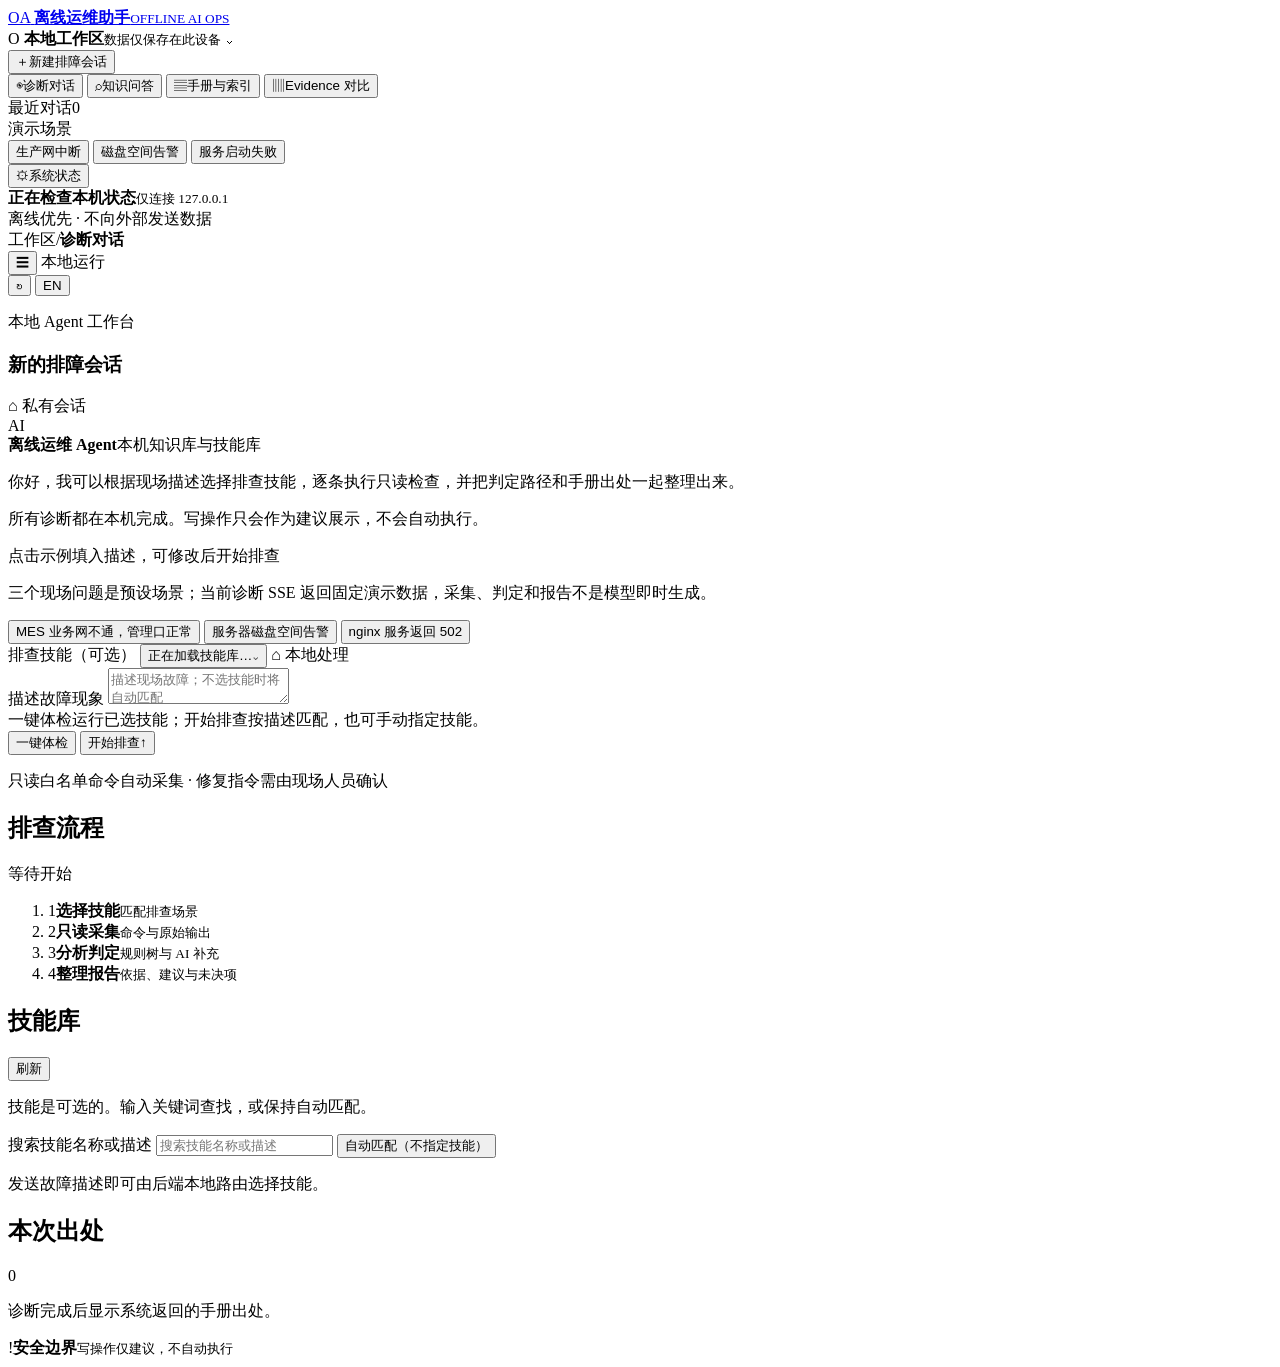
==== ui/static/index.html @ ee0aaa09 "Add offline operations UI prototype" ====
<!doctype html>
<html lang="zh-CN">
  <head>
    <meta charset="utf-8">
    <meta name="viewport" content="width=device-width, initial-scale=1">
    <meta name="theme-color" content="#f6f7f8">
    <title>离线 AI 运维助手</title>
    <link rel="stylesheet" href="/styles.css">
  </head>
  <body>
    <div class="app-shell">
      <aside class="sidebar" aria-label="主导航">
        <a class="brand" href="#chat" aria-label="离线 AI 运维助手首页">
          <span class="brand-mark" aria-hidden="true">OA</span>
          <span class="brand-copy"><strong>离线运维助手</strong><small>OFFLINE AI OPS</small></span>
        </a>

        <div class="workspace-switcher">
          <span class="workspace-avatar">O</span>
          <span><strong>本地工作区</strong><small>数据仅保存在此设备</small></span>
          <span class="chevron" aria-hidden="true">⌄</span>
        </div>

        <button class="new-chat-button" id="newChatBtn" type="button"><span aria-hidden="true">＋</span>新建排障会话</button>

        <nav class="nav-list" aria-label="工作台">
          <button class="nav-item active" id="navChat" type="button" data-view="chat"><span class="nav-glyph" aria-hidden="true">◉</span><span>诊断对话</span></button>
          <button class="nav-item" id="navQA" type="button" data-view="qa"><span class="nav-glyph" aria-hidden="true">⌕</span><span>知识问答</span></button>
          <button class="nav-item" id="navManuals" type="button" data-view="manuals"><span class="nav-glyph" aria-hidden="true">▤</span><span>手册与索引</span></button>
          <button class="nav-item" id="navEvidence" type="button" data-view="evidence"><span class="nav-glyph" aria-hidden="true">▥</span><span>Evidence 对比</span></button>
        </nav>

        <div class="sidebar-section-label conversation-section-heading"><span>最近对话</span><span class="conversation-count" id="conversationCount">0</span></div>
        <div class="conversation-list" id="conversationList" aria-label="最近对话"></div>

        <div class="sidebar-section-label">演示场景</div>
        <button class="recent-item" type="button" data-prompt="MES 服务器业务网不通，管理口还能 ping 通"><span class="recent-mark network"></span><span>生产网中断</span></button>
        <button class="recent-item" type="button" data-prompt="服务器磁盘空间告警，只剩 200MB"><span class="recent-mark disk"></span><span>磁盘空间告警</span></button>
        <button class="recent-item" type="button" data-prompt="nginx 服务起不来，页面返回 502"><span class="recent-mark service"></span><span>服务启动失败</span></button>

        <div class="sidebar-spacer"></div>
        <button class="nav-item system-nav" id="navStatus" type="button" data-view="status"><span class="nav-glyph" aria-hidden="true">⚙</span><span>系统状态</span><span class="nav-status-dot" id="navStatusDot"></span></button>
        <div class="sidebar-health" id="sidebarHealth" aria-live="polite">
          <span class="health-dot"></span>
          <span><strong>正在检查本机状态</strong><small>仅连接 127.0.0.1</small></span>
        </div>
        <div class="sidebar-footnote" id="sidebarFootnote">离线优先 · 不向外部发送数据</div>
      </aside>

      <main class="main-area">
        <header class="topbar">
          <div class="topbar-title">
            <span class="crumb-muted">工作区</span><span class="crumb-separator">/</span><strong id="topbarPageTitle">诊断对话</strong>
          </div>
          <div class="topbar-actions">
            <button class="icon-button mobile-conversations-button" id="mobileConversationsBtn" type="button" aria-label="打开对话列表" title="对话列表">☰</button>
            <span class="local-badge"><span class="health-dot"></span>本地运行</span>
            <div class="status-strip" id="statusStrip" aria-live="polite"></div>
            <span class="refresh-feedback" id="refreshFeedback" aria-live="polite"></span>
            <button class="icon-button" id="refreshStatusBtn" type="button" aria-label="刷新系统状态" title="刷新系统状态">↻</button>
            <button class="language-toggle" id="languageToggle" type="button" aria-label="Switch to English" title="Switch to English">EN</button>
          </div>
        </header>

        <section class="page-view chat-view active" id="chatView" aria-label="诊断对话">
          <div class="chat-layout">
            <section class="chat-column" aria-label="对话内容">
              <div class="thread-heading">
                <div>
                  <p class="eyebrow">本地 Agent 工作台</p>
                  <h1 id="threadTitle">新的排障会话</h1>
                </div>
                <span class="thread-privacy"><span aria-hidden="true">⌂</span> 私有会话</span>
              </div>

              <div class="chat-feed" id="chatFeed" aria-live="polite" aria-relevant="additions">
                <article class="message assistant-message welcome-message">
                  <div class="message-avatar assistant-avatar" aria-hidden="true">AI</div>
                  <div class="message-body">
                    <div class="message-meta"><strong>离线运维 Agent</strong><span>本机知识库与技能库</span></div>
                    <div class="message-content">
                      <p>你好，我可以根据现场描述选择排查技能，逐条执行只读检查，并把判定路径和手册出处一起整理出来。</p>
                      <p class="welcome-note">所有诊断都在本机完成。写操作只会作为建议展示，不会自动执行。</p>
                      <div class="suggestion-heading">点击示例填入描述，可修改后开始排查</div>
                      <p class="demo-source-note">三个现场问题是预设场景；当前诊断 SSE 返回固定演示数据，采集、判定和报告不是模型即时生成。</p>
                      <div class="suggestion-list">
                        <button type="button" class="suggestion-chip" data-prompt="MES 服务器业务网不通，管理口还能 ping 通" data-prompt-en="The MES business network is unreachable, but the management interface can still ping.">MES 业务网不通，管理口正常</button>
                        <button type="button" class="suggestion-chip" data-prompt="服务器磁盘空间告警，只剩 200MB" data-prompt-en="The server disk is almost full, with only 200 MB remaining.">服务器磁盘空间告警</button>
                        <button type="button" class="suggestion-chip" data-prompt="nginx 服务起不来，页面返回 502" data-prompt-en="The nginx service will not start and the page returns HTTP 502.">nginx 服务返回 502</button>
                      </div>
                    </div>
                  </div>
                </article>
              </div>

              <form class="composer" id="composerForm">
                <div class="composer-skill-row">
                  <span class="composer-skill-label">排查技能（可选）</span>
                  <button class="selected-skill-pill" id="skillPickerBtn" type="button" aria-haspopup="dialog" aria-controls="skillPickerDialog"><span id="activeSkillLabel">正在加载技能库…</span><span aria-hidden="true">⌄</span></button>
                  <span class="composer-local-note"><span class="tiny-lock" aria-hidden="true">⌂</span> 本地处理</span>
                </div>
                <label class="sr-only" for="faultText">描述故障现象</label>
                <textarea id="faultText" rows="2" placeholder="描述现场故障；不选技能时将自动匹配" required></textarea>
                <div class="composer-bottom">
                  <span class="composer-hint" id="composerModeHint">一键体检运行已选技能；开始排查按描述匹配，也可手动指定技能。</span>
                  <div class="composer-actions">
                    <button class="quick-checkup-button" id="quickCheckupBtn" type="button" title="直接运行当前选中的技能，不需要输入故障描述">一键体检</button>
                    <button class="send-button" id="sendBtn" type="submit" title="提交故障描述并自动匹配技能，也可使用已选技能"><span>开始排查</span><span aria-hidden="true">↑</span></button>
                  </div>
                </div>
              </form>
              <p class="composer-disclaimer">只读白名单命令自动采集 · 修复指令需由现场人员确认</p>
            </section>

            <aside class="context-rail" aria-label="排查上下文">
              <section class="rail-section run-overview">
                <div class="rail-heading"><h2>排查流程</h2><span class="rail-state" id="runState">等待开始</span></div>
                <ol class="step-list" id="stepList">
                  <li class="step-item" data-step="1"><span class="step-number">1</span><span><strong>选择技能</strong><small>匹配排查场景</small></span></li>
                  <li class="step-item" data-step="2"><span class="step-number">2</span><span><strong>只读采集</strong><small>命令与原始输出</small></span></li>
                  <li class="step-item" data-step="3"><span class="step-number">3</span><span><strong>分析判定</strong><small>规则树与 AI 补充</small></span></li>
                  <li class="step-item" data-step="4"><span class="step-number">4</span><span><strong>整理报告</strong><small>依据、建议与未决项</small></span></li>
                </ol>
              </section>

              <section class="rail-section skills-section">
                <div class="rail-heading"><h2>技能库</h2><button class="text-button" id="refreshSkillsBtn" type="button">刷新</button></div>
                <p class="rail-description">技能是可选的。输入关键词查找，或保持自动匹配。</p>
                <label class="sr-only" for="skillSearchInput">搜索技能名称或描述</label>
                <input class="skill-search" id="skillSearchInput" type="search" placeholder="搜索技能名称或描述" autocomplete="off">
                <button class="skill-auto-select" id="autoSkillSelect" type="button">自动匹配（不指定技能）</button>
                <div class="skill-list" id="skillGrid" aria-live="polite"></div>
                <p class="skill-selection-note" id="skillSelectionNote">发送故障描述即可由后端本地路由选择技能。</p>
              </section>

              <section class="rail-section source-shelf-section">
                <div class="rail-heading"><h2>本次出处</h2><span class="source-count" id="sourceCount">0</span></div>
                <div class="source-shelf" id="sourceShelf"><p class="rail-empty">诊断完成后显示系统返回的手册出处。</p></div>
              </section>

              <div class="safety-rail-note"><span class="safety-symbol" aria-hidden="true">!</span><span><strong>安全边界</strong><small>写操作仅建议，不自动执行</small></span></div>
            </aside>
          </div>
        </section>

        <section class="page-view secondary-view" id="qaView" aria-labelledby="qaTitle" hidden>
          <div class="subpage-heading"><div><p class="eyebrow">手册检索</p><h1 id="qaTitle">知识问答</h1><p>从已建索引的本地手册检索答案，并展示真实出处。</p></div><span class="view-mark">⌕</span></div>
          <form class="qa-form" id="qaForm"><label for="qaQuestion">你想查询什么？</label><textarea id="qaQuestion" rows="3" placeholder="例如：S5700 上怎么把 GE0/0/1 配成 trunk 口？" required></textarea><div class="form-actions"><span>无检索依据时会明确告知，不会生成出处。</span><button class="primary-button" id="askBtn" type="submit">查询本地手册 <span aria-hidden="true">↑</span></button></div></form>
          <div class="qa-result" id="qaResult" aria-live="polite"><div class="empty-card"><strong>等待查询</strong><p>答案会附带手册文件名、章节、页码和原文片段。</p></div></div>
        </section>

        <section class="page-view secondary-view" id="manualsView" aria-labelledby="manualsTitle" hidden>
          <div class="subpage-heading"><div><p class="eyebrow">本地知识库</p><h1 id="manualsTitle">手册与索引</h1><p>导入设备手册并重建本地索引，文件不会离开这台设备。</p></div><span class="view-mark">▤</span></div>
          <div class="manual-summary" id="manualSummary"></div>
          <div class="manual-layout">
            <div class="drop-zone" id="dropZone">
              <input id="manualFile" type="file" accept=".pdf,.md,.txt" hidden>
              <span class="upload-symbol" aria-hidden="true">↑</span><strong>拖入设备手册，或从本机选择</strong><span>支持 PDF、Markdown、TXT。文件保存到本地 kb/docs/ 目录。</span>
              <button class="secondary-button" id="selectManualBtn" type="button">选择文件</button>
            </div>
            <div class="manual-actions"><div><strong>重建索引</strong><p>解析文件并展示片段样例，便于核对页码与章节。</p></div><button class="primary-button" id="rebuildIndexBtn" type="button">重建本地索引 <span aria-hidden="true">↻</span></button></div>
          </div>
          <p class="inline-message" id="manualResult" aria-live="polite"></p>
          <div class="sample-section"><div class="section-title-row"><div><h2>解析样例</h2><p>抽样展示文件、章节、页码和原文片段</p></div><span class="sample-count" id="sampleCount">0 条</span></div><div class="sample-list" id="sampleList"></div></div>
        </section>

        <section class="page-view secondary-view" id="evidenceView" aria-labelledby="evidenceTitle" hidden>
          <div class="subpage-heading"><div><p class="eyebrow">答辩数据</p><h1 id="evidenceTitle">Evidence 对比</h1><p>记录同一场景下的手动排障与 AI 排障数据。</p></div><span class="view-mark">▥</span></div>
          <div class="evidence-layout">
            <section class="evidence-card">
              <div class="section-title-row"><div><h2>手动排障记录</h2><p>根据需求文档的现场演示基线，可按实际情况调整。</p></div><span class="manual-tag">现场记录</span></div>
              <div class="evidence-fields">
                <label class="field"><span>耗时（分钟）</span><input id="manualMinutes" type="number" min="0" value="25"></label>
                <label class="field"><span>步骤数</span><input id="manualSteps" type="number" min="0" value="14"></label>
                <label class="field"><span>翻手册次数</span><input id="manualLookups" type="number" min="0" value="3"></label>
                <label class="field field-wide"><span>备注</span><input id="manualNotes" type="text" value="人工逐条敲命令并自行判读"></label>
              </div>
            </section>
            <section class="evidence-card ai-evidence-card"><div class="section-title-row"><div><h2>AI 排障记录</h2><p>从最近一次诊断结果自动读取。</p></div><span class="ai-tag">自动填充</span></div><div class="ai-metrics" id="aiMetrics"><div><strong>—</strong><span>耗时</span></div><div><strong>—</strong><span>采集命令</span></div><div><strong>—</strong><span>报告条目</span></div><div><strong>—</strong><span>手册出处</span></div></div></section>
          </div>
          <div class="evidence-output-heading"><div><h2>对比表</h2><p>报告数据来自当前浏览器中的本地诊断会话。</p></div><div class="button-row"><button class="secondary-button" id="copyEvidenceBtn" type="button">复制 Markdown</button><button class="primary-button" id="generateEvidenceBtn" type="button">生成对比表</button></div></div>
          <textarea id="evidenceOutput" class="evidence-output" spellcheck="false" aria-label="Evidence Markdown 对比表"></textarea>
          <button class="download-link" id="downloadEvidenceBtn" type="button">导出为 Markdown 文件 ↓</button>
        </section>

        <section class="page-view secondary-view" id="statusView" aria-labelledby="statusTitle" hidden>
          <div class="subpage-heading"><div><p class="eyebrow">运行环境</p><h1 id="statusTitle">系统状态</h1><p>检查本地模型服务、模型文件、手册索引和技能库。</p></div><span class="view-mark">⚙</span></div>
          <div class="status-summary-card" id="statusSummaryCard"></div>
          <div class="status-table" id="statusTable"></div>
          <section class="simulator-card" aria-labelledby="simulatorTitle">
            <div class="section-title-row"><div><h2 id="simulatorTitle">交换机测试模拟器</h2><p>本机 Mock 命令台，仅返回固定样例，不连接真实设备，也不会执行系统命令。</p></div><span class="simulator-tag">P00 · 本地模拟</span></div>
            <form class="simulator-form" id="simulatorForm"><label for="simulatorCommand">输入模拟命令</label><div class="simulator-command-row"><input id="simulatorCommand" type="text" value="display interface brief" autocomplete="off" spellcheck="false"><button class="primary-button" type="submit">运行模拟</button></div></form>
            <div class="simulator-examples" aria-label="模拟命令示例"><button type="button" data-sim-command="display version">display version</button><button type="button" data-sim-command="display interface brief">display interface brief</button><button type="button" data-sim-command="ping 1.1.1.1; rm -rf /">注入拦截示例</button></div>
            <div class="simulator-output" id="simulatorOutput" role="status" aria-live="polite"><strong>等待输入</strong><p>运行模拟命令后，结果会显示在此区域。</p></div>
          </section>
          <div class="offline-info packaging-status"><strong>便携启动状态 · FR-10</strong><p>当前原型由本地服务托管。U 盘免安装启动脚本及 Ollama / llama.cpp 双方案打包属于发布交付项，尚未由前端页面实现。</p></div>
          <div class="offline-info api-contract-card"><strong>后端接口</strong><p>前端通过独立本机 API 与后端交互；当前服务可直接联调，后续替换本地服务层时保留这些请求契约。</p><code>GET /api/health · GET /api/skills · GET /api/manuals/samples<br>POST /api/route · POST /api/title · POST /api/ask<br>GET /api/diagnose/stream?skill=… (SSE)<br>POST /api/manuals/upload · POST /api/manuals/ingest · POST /api/save-skill</code></div>
          <div class="offline-info"><strong>离线运行说明</strong><p>前端静态资源由本地 Python 服务托管。模型、知识库、诊断结果和 Evidence 数据均留在本机，不加载 CDN 或外部资源。</p><code>服务地址：127.0.0.1</code></div>
        </section>
      </main>
    </div>

    <dialog id="sourceDialog" class="app-dialog">
      <form method="dialog"><div class="dialog-head"><div><p class="eyebrow">系统返回的溯源片段</p><h2 id="sourceTitle">出处片段</h2></div><button class="icon-button" value="close" type="submit" aria-label="关闭">×</button></div><p id="sourceText" class="source-text"></p><div class="dialog-footer"><span>出处由索引元数据映射</span><button class="secondary-button" value="close" type="submit">关闭</button></div></form>
    </dialog>

    <dialog id="conversationDialog" class="app-dialog conversation-dialog">
      <form method="dialog">
        <div class="dialog-head"><div><p class="eyebrow">本机保存</p><h2>最近对话</h2></div><button class="icon-button" value="close" type="submit" aria-label="关闭">×</button></div>
        <button class="new-chat-button dialog-new-chat" id="dialogNewChatBtn" type="button"><span aria-hidden="true">＋</span>新建排障会话</button>
        <div class="conversation-list in-dialog" id="conversationDialogList" aria-label="最近对话"></div>
        <p class="dialog-storage-note">会话只保存在此浏览器的本机存储中。</p>
      </form>
    </dialog>

    <dialog id="conversationRenameDialog" class="app-dialog rename-dialog">
      <form id="conversationRenameForm">
        <div class="dialog-head"><div><p class="eyebrow">对话管理</p><h2>重命名会话</h2></div><button class="icon-button" id="closeRenameDialog" type="button" aria-label="关闭">×</button></div>
        <label class="field rename-field"><span>会话标题</span><input id="conversationRenameInput" type="text" maxlength="64" required></label>
        <p class="inline-message" id="renameFeedback" aria-live="polite"></p>
        <div class="dialog-footer"><span>标题仅保存在本机。</span><div class="button-row"><button class="secondary-button" id="cancelRename" type="button">取消</button><button class="primary-button" type="submit">保存标题</button></div></div>
      </form>
    </dialog>

    <dialog id="skillPickerDialog" class="app-dialog skill-picker-dialog">
      <form method="dialog">
        <div class="dialog-head"><div><p class="eyebrow">排障技能库</p><h2>选择排查技能</h2></div><button class="icon-button" id="closeSkillPicker" type="button" aria-label="关闭">×</button></div>
        <p class="dialog-intro">技能选择是可选的。不指定技能时，开始排查会根据问题自动匹配；一键体检需要明确选择一个技能。</p>
        <label class="sr-only" for="skillPickerSearch">搜索技能名称或描述</label>
        <input class="skill-search skill-picker-search" id="skillPickerSearch" type="search" placeholder="搜索技能名称或描述" autocomplete="off">
        <button class="skill-auto-select picker-auto-select" id="autoSkillPicker" type="button">自动匹配（不指定技能）</button>
        <div class="skill-list picker-skill-list" id="skillPickerGrid" aria-live="polite"></div>
      </form>
    </dialog>

    <dialog id="skillDialog" class="app-dialog skill-dialog">
      <form method="dialog" onsubmit="return false"><div class="dialog-head"><div><p class="eyebrow">知识沉淀</p><h2>存为可复用技能</h2></div><button class="icon-button" id="closeSkillDialog" type="button" aria-label="关闭">×</button></div><p class="dialog-intro">根据本次采集与判定生成技能草稿。保存后会写入本机 skills/ 目录。</p><label class="field"><span>新技能名称</span><input id="skillName" type="text" value="现场沉淀技能"></label><pre id="draftPreview" class="draft-preview"></pre><div class="dialog-footer"><p class="inline-message" id="saveSkillResult" aria-live="polite"></p><div class="button-row"><button class="secondary-button" id="cancelSkillSave" type="button">稍后再说</button><button class="primary-button" id="saveSkillBtn" type="button">确认保存</button></div></div></form>
    </dialog>

    <script src="/app.js"></script>
  </body>
</html>
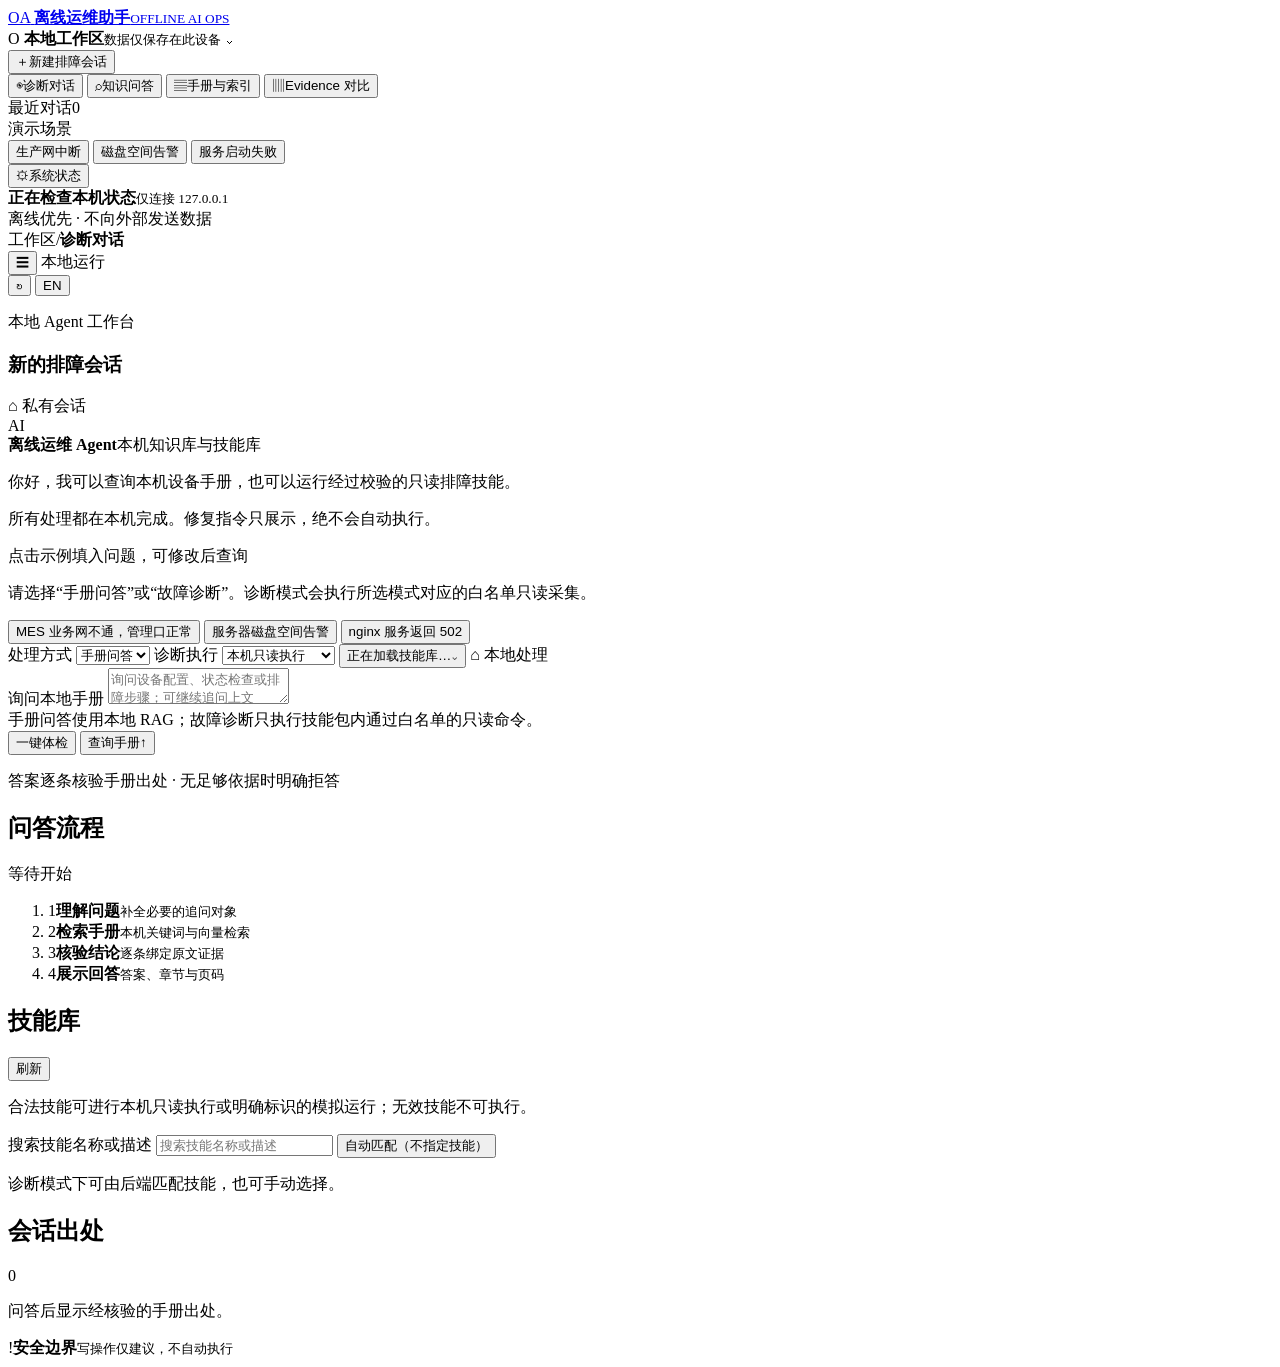
==== commit cea93c60: "feat: connect offline AI backend to UI" ====
--- a/ui/static/index.html
+++ b/ui/static/index.html
@@ -79,10 +79,10 @@
                   <div class="message-body">
                     <div class="message-meta"><strong>离线运维 Agent</strong><span>本机知识库与技能库</span></div>
                     <div class="message-content">
-                      <p>你好，我可以根据现场描述选择排查技能，逐条执行只读检查，并把判定路径和手册出处一起整理出来。</p>
-                      <p class="welcome-note">所有诊断都在本机完成。写操作只会作为建议展示，不会自动执行。</p>
-                      <div class="suggestion-heading">点击示例填入描述，可修改后开始排查</div>
-                      <p class="demo-source-note">三个现场问题是预设场景；当前诊断 SSE 返回固定演示数据，采集、判定和报告不是模型即时生成。</p>
+                      <p>你好，我可以查询本机设备手册，也可以运行经过校验的只读排障技能。</p>
+                      <p class="welcome-note">所有处理都在本机完成。修复指令只展示，绝不会自动执行。</p>
+                      <div class="suggestion-heading">点击示例填入问题，可修改后查询</div>
+                      <p class="demo-source-note">请选择“手册问答”或“故障诊断”。诊断模式会执行所选模式对应的白名单只读采集。</p>
                       <div class="suggestion-list">
                         <button type="button" class="suggestion-chip" data-prompt="MES 服务器业务网不通，管理口还能 ping 通" data-prompt-en="The MES business network is unreachable, but the management interface can still ping.">MES 业务网不通，管理口正常</button>
                         <button type="button" class="suggestion-chip" data-prompt="服务器磁盘空间告警，只剩 200MB" data-prompt-en="The server disk is almost full, with only 200 MB remaining.">服务器磁盘空间告警</button>
@@ -95,47 +95,50 @@
 
               <form class="composer" id="composerForm">
                 <div class="composer-skill-row">
-                  <span class="composer-skill-label">排查技能（可选）</span>
+                  <label class="composer-skill-label" for="interactionMode">处理方式</label>
+                  <select id="interactionMode" class="mode-select"><option value="ask">手册问答</option><option value="diagnose">故障诊断</option></select>
+                  <label class="composer-skill-label" for="executionMode">诊断执行</label>
+                  <select id="executionMode" class="mode-select"><option value="real">本机只读执行</option><option value="simulation">模拟器固定输出</option></select>
                   <button class="selected-skill-pill" id="skillPickerBtn" type="button" aria-haspopup="dialog" aria-controls="skillPickerDialog"><span id="activeSkillLabel">正在加载技能库…</span><span aria-hidden="true">⌄</span></button>
                   <span class="composer-local-note"><span class="tiny-lock" aria-hidden="true">⌂</span> 本地处理</span>
                 </div>
-                <label class="sr-only" for="faultText">描述故障现象</label>
-                <textarea id="faultText" rows="2" placeholder="描述现场故障；不选技能时将自动匹配" required></textarea>
+                <label class="sr-only" for="faultText">询问本地手册</label>
+                <textarea id="faultText" rows="2" placeholder="询问设备配置、状态检查或排障步骤；可继续追问上文" required></textarea>
                 <div class="composer-bottom">
-                  <span class="composer-hint" id="composerModeHint">一键体检运行已选技能；开始排查按描述匹配，也可手动指定技能。</span>
+                  <span class="composer-hint" id="composerModeHint">手册问答使用本地 RAG；故障诊断只执行技能包内通过白名单的只读命令。</span>
                   <div class="composer-actions">
-                    <button class="quick-checkup-button" id="quickCheckupBtn" type="button" title="直接运行当前选中的技能，不需要输入故障描述">一键体检</button>
-                    <button class="send-button" id="sendBtn" type="submit" title="提交故障描述并自动匹配技能，也可使用已选技能"><span>开始排查</span><span aria-hidden="true">↑</span></button>
+                    <button class="quick-checkup-button" id="quickCheckupBtn" type="button" title="直接运行当前选中的真实技能，不需要输入故障描述">一键体检</button>
+                    <button class="send-button" id="sendBtn" type="submit" title="查询本地手册并核验出处"><span>查询手册</span><span aria-hidden="true">↑</span></button>
                   </div>
                 </div>
               </form>
-              <p class="composer-disclaimer">只读白名单命令自动采集 · 修复指令需由现场人员确认</p>
+              <p class="composer-disclaimer">答案逐条核验手册出处 · 无足够依据时明确拒答</p>
             </section>
 
             <aside class="context-rail" aria-label="排查上下文">
               <section class="rail-section run-overview">
-                <div class="rail-heading"><h2>排查流程</h2><span class="rail-state" id="runState">等待开始</span></div>
+                <div class="rail-heading"><h2>问答流程</h2><span class="rail-state" id="runState">等待开始</span></div>
                 <ol class="step-list" id="stepList">
-                  <li class="step-item" data-step="1"><span class="step-number">1</span><span><strong>选择技能</strong><small>匹配排查场景</small></span></li>
-                  <li class="step-item" data-step="2"><span class="step-number">2</span><span><strong>只读采集</strong><small>命令与原始输出</small></span></li>
-                  <li class="step-item" data-step="3"><span class="step-number">3</span><span><strong>分析判定</strong><small>规则树与 AI 补充</small></span></li>
-                  <li class="step-item" data-step="4"><span class="step-number">4</span><span><strong>整理报告</strong><small>依据、建议与未决项</small></span></li>
+                  <li class="step-item" data-step="1"><span class="step-number">1</span><span><strong>理解问题</strong><small>补全必要的追问对象</small></span></li>
+                  <li class="step-item" data-step="2"><span class="step-number">2</span><span><strong>检索手册</strong><small>本机关键词与向量检索</small></span></li>
+                  <li class="step-item" data-step="3"><span class="step-number">3</span><span><strong>核验结论</strong><small>逐条绑定原文证据</small></span></li>
+                  <li class="step-item" data-step="4"><span class="step-number">4</span><span><strong>展示回答</strong><small>答案、章节与页码</small></span></li>
                 </ol>
               </section>
 
               <section class="rail-section skills-section">
                 <div class="rail-heading"><h2>技能库</h2><button class="text-button" id="refreshSkillsBtn" type="button">刷新</button></div>
-                <p class="rail-description">技能是可选的。输入关键词查找，或保持自动匹配。</p>
+                <p class="rail-description">合法技能可进行本机只读执行或明确标识的模拟运行；无效技能不可执行。</p>
                 <label class="sr-only" for="skillSearchInput">搜索技能名称或描述</label>
                 <input class="skill-search" id="skillSearchInput" type="search" placeholder="搜索技能名称或描述" autocomplete="off">
                 <button class="skill-auto-select" id="autoSkillSelect" type="button">自动匹配（不指定技能）</button>
                 <div class="skill-list" id="skillGrid" aria-live="polite"></div>
-                <p class="skill-selection-note" id="skillSelectionNote">发送故障描述即可由后端本地路由选择技能。</p>
+                <p class="skill-selection-note" id="skillSelectionNote">诊断模式下可由后端匹配技能，也可手动选择。</p>
               </section>
 
               <section class="rail-section source-shelf-section">
-                <div class="rail-heading"><h2>本次出处</h2><span class="source-count" id="sourceCount">0</span></div>
-                <div class="source-shelf" id="sourceShelf"><p class="rail-empty">诊断完成后显示系统返回的手册出处。</p></div>
+                <div class="rail-heading"><h2>会话出处</h2><span class="source-count" id="sourceCount">0</span></div>
+                <div class="source-shelf" id="sourceShelf"><p class="rail-empty">问答后显示经核验的手册出处。</p></div>
               </section>
 
               <div class="safety-rail-note"><span class="safety-symbol" aria-hidden="true">!</span><span><strong>安全边界</strong><small>写操作仅建议，不自动执行</small></span></div>
@@ -155,10 +158,10 @@
           <div class="manual-layout">
             <div class="drop-zone" id="dropZone">
               <input id="manualFile" type="file" accept=".pdf,.md,.txt" hidden>
-              <span class="upload-symbol" aria-hidden="true">↑</span><strong>拖入设备手册，或从本机选择</strong><span>支持 PDF、Markdown、TXT。文件保存到本地 kb/docs/ 目录。</span>
+              <span class="upload-symbol" aria-hidden="true">↑</span><strong>拖入设备手册，或从本机选择</strong><span>支持 PDF、Markdown、TXT。文件先进入暂存区，索引验证成功后与手册清单一起发布。</span>
               <button class="secondary-button" id="selectManualBtn" type="button">选择文件</button>
             </div>
-            <div class="manual-actions"><div><strong>重建索引</strong><p>解析文件并展示片段样例，便于核对页码与章节。</p></div><button class="primary-button" id="rebuildIndexBtn" type="button">重建本地索引 <span aria-hidden="true">↻</span></button></div>
+            <div class="manual-actions"><div><strong>构建并发布知识库</strong><p>构建期间暂停问答；失败时保留当前可用版本。</p></div><button class="primary-button" id="rebuildIndexBtn" type="button">构建并发布 <span aria-hidden="true">↻</span></button></div>
           </div>
           <p class="inline-message" id="manualResult" aria-live="polite"></p>
           <div class="sample-section"><div class="section-title-row"><div><h2>解析样例</h2><p>抽样展示文件、章节、页码和原文片段</p></div><span class="sample-count" id="sampleCount">0 条</span></div><div class="sample-list" id="sampleList"></div></div>
@@ -170,10 +173,10 @@
             <section class="evidence-card">
               <div class="section-title-row"><div><h2>手动排障记录</h2><p>根据需求文档的现场演示基线，可按实际情况调整。</p></div><span class="manual-tag">现场记录</span></div>
               <div class="evidence-fields">
-                <label class="field"><span>耗时（分钟）</span><input id="manualMinutes" type="number" min="0" value="25"></label>
-                <label class="field"><span>步骤数</span><input id="manualSteps" type="number" min="0" value="14"></label>
-                <label class="field"><span>翻手册次数</span><input id="manualLookups" type="number" min="0" value="3"></label>
-                <label class="field field-wide"><span>备注</span><input id="manualNotes" type="text" value="人工逐条敲命令并自行判读"></label>
+                <label class="field"><span>耗时（分钟）</span><input id="manualMinutes" type="number" min="0" value="0"></label>
+                <label class="field"><span>步骤数</span><input id="manualSteps" type="number" min="0" value="0"></label>
+                <label class="field"><span>翻手册次数</span><input id="manualLookups" type="number" min="0" value="0"></label>
+                <label class="field field-wide"><span>备注</span><input id="manualNotes" type="text" value="请填写真实现场记录" data-i18n-value-zh="请填写真实现场记录" data-i18n-value-en="Enter actual field notes"></label>
               </div>
             </section>
             <section class="evidence-card ai-evidence-card"><div class="section-title-row"><div><h2>AI 排障记录</h2><p>从最近一次诊断结果自动读取。</p></div><span class="ai-tag">自动填充</span></div><div class="ai-metrics" id="aiMetrics"><div><strong>—</strong><span>耗时</span></div><div><strong>—</strong><span>采集命令</span></div><div><strong>—</strong><span>报告条目</span></div><div><strong>—</strong><span>手册出处</span></div></div></section>
@@ -193,8 +196,8 @@
             <div class="simulator-examples" aria-label="模拟命令示例"><button type="button" data-sim-command="display version">display version</button><button type="button" data-sim-command="display interface brief">display interface brief</button><button type="button" data-sim-command="ping 1.1.1.1; rm -rf /">注入拦截示例</button></div>
             <div class="simulator-output" id="simulatorOutput" role="status" aria-live="polite"><strong>等待输入</strong><p>运行模拟命令后，结果会显示在此区域。</p></div>
           </section>
-          <div class="offline-info packaging-status"><strong>便携启动状态 · FR-10</strong><p>当前原型由本地服务托管。U 盘免安装启动脚本及 Ollama / llama.cpp 双方案打包属于发布交付项，尚未由前端页面实现。</p></div>
-          <div class="offline-info api-contract-card"><strong>后端接口</strong><p>前端通过独立本机 API 与后端交互；当前服务可直接联调，后续替换本地服务层时保留这些请求契约。</p><code>GET /api/health · GET /api/skills · GET /api/manuals/samples<br>POST /api/route · POST /api/title · POST /api/ask<br>GET /api/diagnose/stream?skill=… (SSE)<br>POST /api/manuals/upload · POST /api/manuals/ingest · POST /api/save-skill</code></div>
+          <div class="offline-info packaging-status"><strong>便携启动状态 · FR-10</strong><p>发布脚本会核对本地运行时、模型、索引和校验清单；实际 Windows/macOS 无网验收状态以发布报告为准。</p></div>
+          <div class="offline-info api-contract-card"><strong>后端接口</strong><p>前端只通过本机 API 读取模型、知识库和真实诊断结果。</p><code>GET /api/health · GET /api/skills · POST /api/ask<br>POST /api/diagnose/runs · GET /api/diagnose/runs/{id}/events<br>GET /api/diagnose/runs/{id} · POST /api/skills/save<br>POST /api/manuals/upload · POST /api/manuals/ingest</code></div>
           <div class="offline-info"><strong>离线运行说明</strong><p>前端静态资源由本地 Python 服务托管。模型、知识库、诊断结果和 Evidence 数据均留在本机，不加载 CDN 或外部资源。</p><code>服务地址：127.0.0.1</code></div>
         </section>
       </main>
@@ -234,7 +237,7 @@
     </dialog>
 
     <dialog id="skillDialog" class="app-dialog skill-dialog">
-      <form method="dialog" onsubmit="return false"><div class="dialog-head"><div><p class="eyebrow">知识沉淀</p><h2>存为可复用技能</h2></div><button class="icon-button" id="closeSkillDialog" type="button" aria-label="关闭">×</button></div><p class="dialog-intro">根据本次采集与判定生成技能草稿。保存后会写入本机 skills/ 目录。</p><label class="field"><span>新技能名称</span><input id="skillName" type="text" value="现场沉淀技能"></label><pre id="draftPreview" class="draft-preview"></pre><div class="dialog-footer"><p class="inline-message" id="saveSkillResult" aria-live="polite"></p><div class="button-row"><button class="secondary-button" id="cancelSkillSave" type="button">稍后再说</button><button class="primary-button" id="saveSkillBtn" type="button">确认保存</button></div></div></form>
+      <form method="dialog" onsubmit="return false"><div class="dialog-head"><div><p class="eyebrow">知识沉淀</p><h2>存为可复用技能</h2></div><button class="icon-button" id="closeSkillDialog" type="button" aria-label="关闭">×</button></div><p class="dialog-intro">根据本次采集与判定生成技能草稿。保存后会写入本机 skills/ 目录。</p><label class="field"><span>新技能名称</span><input id="skillName" type="text" value="现场沉淀技能" data-i18n-value-zh="现场沉淀技能" data-i18n-value-en="Field-derived skill"></label><pre id="draftPreview" class="draft-preview"></pre><div class="dialog-footer"><p class="inline-message" id="saveSkillResult" aria-live="polite"></p><div class="button-row"><button class="secondary-button" id="cancelSkillSave" type="button">稍后再说</button><button class="primary-button" id="saveSkillBtn" type="button">确认保存</button></div></div></form>
     </dialog>
 
     <script src="/app.js"></script>
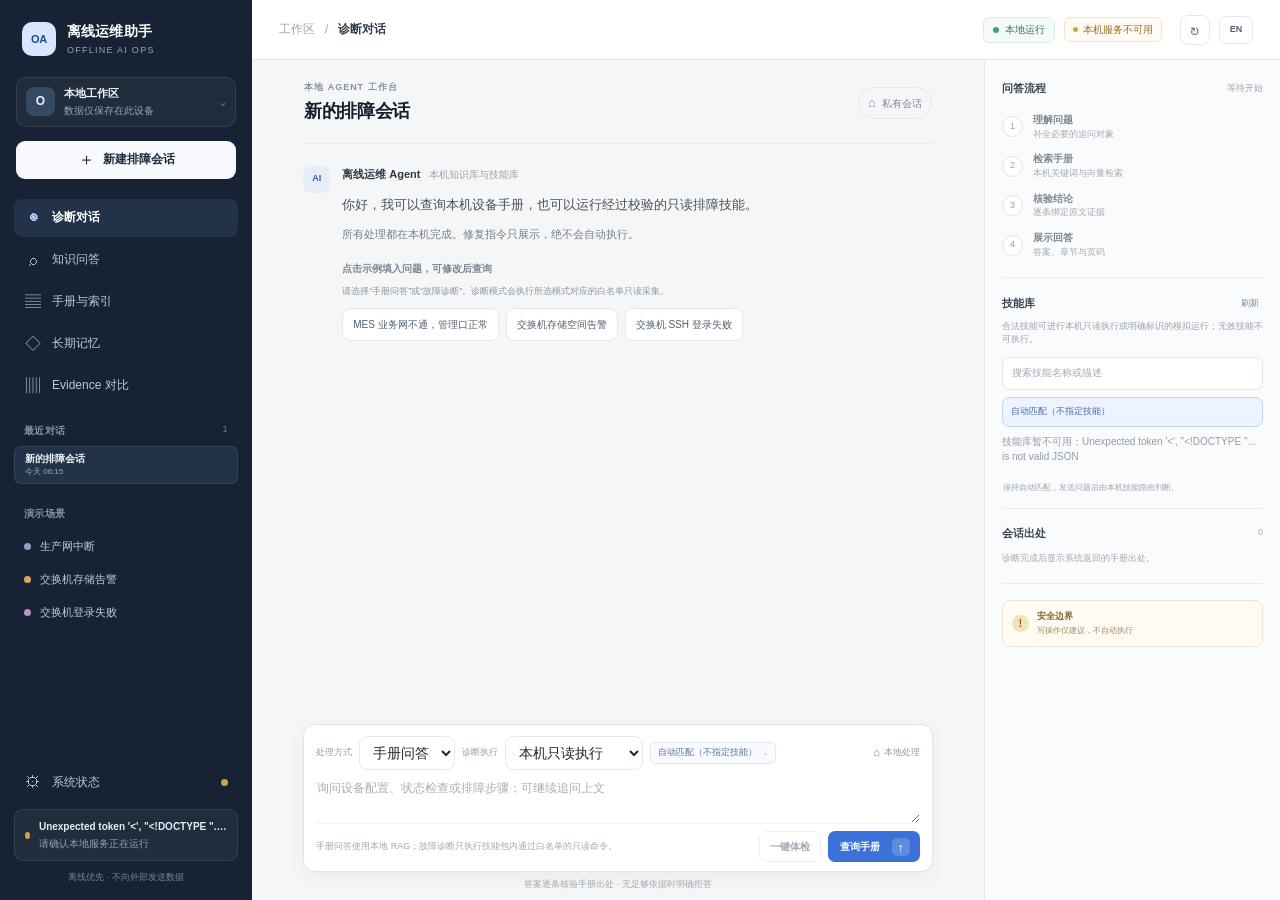
==== commit d5a433d6: "feat: connect agent memory and simulator UI" ====
--- a/ui/static/index.html
+++ b/ui/static/index.html
@@ -5,9 +5,17 @@
     <meta name="viewport" content="width=device-width, initial-scale=1">
     <meta name="theme-color" content="#f6f7f8">
     <title>离线 AI 运维助手</title>
-    <link rel="stylesheet" href="/styles.css">
+    <link rel="stylesheet" href="./styles.css">
   </head>
   <body>
+    <section class="direct-open-notice" id="directOpenNotice" role="alert" hidden>
+      <div>
+        <strong>请通过本机服务打开此页面</strong>
+        <p>当前是直接打开的静态文件，无法连接知识库、模型和诊断接口。请先在项目目录启动服务，再访问下方地址。</p>
+        <code>.venv/bin/python -m ui.server --host 127.0.0.1 --port 8765</code>
+      </div>
+      <a href="http://127.0.0.1:8765/">打开 http://127.0.0.1:8765</a>
+    </section>
     <div class="app-shell">
       <aside class="sidebar" aria-label="主导航">
         <a class="brand" href="#chat" aria-label="离线 AI 运维助手首页">
@@ -27,6 +35,7 @@
           <button class="nav-item active" id="navChat" type="button" data-view="chat"><span class="nav-glyph" aria-hidden="true">◉</span><span>诊断对话</span></button>
           <button class="nav-item" id="navQA" type="button" data-view="qa"><span class="nav-glyph" aria-hidden="true">⌕</span><span>知识问答</span></button>
           <button class="nav-item" id="navManuals" type="button" data-view="manuals"><span class="nav-glyph" aria-hidden="true">▤</span><span>手册与索引</span></button>
+          <button class="nav-item" id="navMemory" type="button" data-view="memory"><span class="nav-glyph" aria-hidden="true">◇</span><span>长期记忆</span></button>
           <button class="nav-item" id="navEvidence" type="button" data-view="evidence"><span class="nav-glyph" aria-hidden="true">▥</span><span>Evidence 对比</span></button>
         </nav>
 
@@ -35,8 +44,8 @@
 
         <div class="sidebar-section-label">演示场景</div>
         <button class="recent-item" type="button" data-prompt="MES 服务器业务网不通，管理口还能 ping 通"><span class="recent-mark network"></span><span>生产网中断</span></button>
-        <button class="recent-item" type="button" data-prompt="服务器磁盘空间告警，只剩 200MB"><span class="recent-mark disk"></span><span>磁盘空间告警</span></button>
-        <button class="recent-item" type="button" data-prompt="nginx 服务起不来，页面返回 502"><span class="recent-mark service"></span><span>服务启动失败</span></button>
+        <button class="recent-item" type="button" data-prompt="交换机 Flash 存储空间不足，升级提示空间不够"><span class="recent-mark disk"></span><span>交换机存储告警</span></button>
+        <button class="recent-item" type="button" data-prompt="交换机 SSH 一直登不上，请排查"><span class="recent-mark service"></span><span>交换机登录失败</span></button>
 
         <div class="sidebar-spacer"></div>
         <button class="nav-item system-nav" id="navStatus" type="button" data-view="status"><span class="nav-glyph" aria-hidden="true">⚙</span><span>系统状态</span><span class="nav-status-dot" id="navStatusDot"></span></button>
@@ -85,8 +94,8 @@
                       <p class="demo-source-note">请选择“手册问答”或“故障诊断”。诊断模式会执行所选模式对应的白名单只读采集。</p>
                       <div class="suggestion-list">
                         <button type="button" class="suggestion-chip" data-prompt="MES 服务器业务网不通，管理口还能 ping 通" data-prompt-en="The MES business network is unreachable, but the management interface can still ping.">MES 业务网不通，管理口正常</button>
-                        <button type="button" class="suggestion-chip" data-prompt="服务器磁盘空间告警，只剩 200MB" data-prompt-en="The server disk is almost full, with only 200 MB remaining.">服务器磁盘空间告警</button>
-                        <button type="button" class="suggestion-chip" data-prompt="nginx 服务起不来，页面返回 502" data-prompt-en="The nginx service will not start and the page returns HTTP 502.">nginx 服务返回 502</button>
+                        <button type="button" class="suggestion-chip" data-prompt="交换机 Flash 存储空间不足，升级提示空间不够" data-prompt-en="The switch reports insufficient Flash space during an upgrade.">交换机存储空间告警</button>
+                        <button type="button" class="suggestion-chip" data-prompt="交换机 SSH 一直登不上，请排查" data-prompt-en="SSH login to the switch keeps failing; please diagnose it.">交换机 SSH 登录失败</button>
                       </div>
                     </div>
                   </div>
@@ -167,6 +176,12 @@
           <div class="sample-section"><div class="section-title-row"><div><h2>解析样例</h2><p>抽样展示文件、章节、页码和原文片段</p></div><span class="sample-count" id="sampleCount">0 条</span></div><div class="sample-list" id="sampleList"></div></div>
         </section>
 
+        <section class="page-view secondary-view" id="memoryView" aria-labelledby="memoryTitle" hidden>
+          <div class="subpage-heading"><div><p class="eyebrow">本机经验库</p><h1 id="memoryTitle">长期记忆</h1><p>查看 Agent 记住的现场信息和历史排障记录；所有内容只保存在本机。</p></div><span class="view-mark">◇</span></div>
+          <div class="memory-summary" id="memorySummary">正在读取本机记忆…</div>
+          <div class="memory-list" id="memoryList" aria-live="polite"></div>
+        </section>
+
         <section class="page-view secondary-view" id="evidenceView" aria-labelledby="evidenceTitle" hidden>
           <div class="subpage-heading"><div><p class="eyebrow">答辩数据</p><h1 id="evidenceTitle">Evidence 对比</h1><p>记录同一场景下的手动排障与 AI 排障数据。</p></div><span class="view-mark">▥</span></div>
           <div class="evidence-layout">
@@ -191,13 +206,13 @@
           <div class="status-summary-card" id="statusSummaryCard"></div>
           <div class="status-table" id="statusTable"></div>
           <section class="simulator-card" aria-labelledby="simulatorTitle">
-            <div class="section-title-row"><div><h2 id="simulatorTitle">交换机测试模拟器</h2><p>本机 Mock 命令台，仅返回固定样例，不连接真实设备，也不会执行系统命令。</p></div><span class="simulator-tag">P00 · 本地模拟</span></div>
+            <div class="section-title-row"><div><h2 id="simulatorTitle">交换机测试模拟器</h2><p>命令提交到本机后端白名单校验，通过后仅返回固定样例，不连接真实设备。</p></div><span class="simulator-tag">后端白名单 · 本地模拟</span></div>
             <form class="simulator-form" id="simulatorForm"><label for="simulatorCommand">输入模拟命令</label><div class="simulator-command-row"><input id="simulatorCommand" type="text" value="display interface brief" autocomplete="off" spellcheck="false"><button class="primary-button" type="submit">运行模拟</button></div></form>
             <div class="simulator-examples" aria-label="模拟命令示例"><button type="button" data-sim-command="display version">display version</button><button type="button" data-sim-command="display interface brief">display interface brief</button><button type="button" data-sim-command="ping 1.1.1.1; rm -rf /">注入拦截示例</button></div>
             <div class="simulator-output" id="simulatorOutput" role="status" aria-live="polite"><strong>等待输入</strong><p>运行模拟命令后，结果会显示在此区域。</p></div>
           </section>
           <div class="offline-info packaging-status"><strong>便携启动状态 · FR-10</strong><p>发布脚本会核对本地运行时、模型、索引和校验清单；实际 Windows/macOS 无网验收状态以发布报告为准。</p></div>
-          <div class="offline-info api-contract-card"><strong>后端接口</strong><p>前端只通过本机 API 读取模型、知识库和真实诊断结果。</p><code>GET /api/health · GET /api/skills · POST /api/ask<br>POST /api/diagnose/runs · GET /api/diagnose/runs/{id}/events<br>GET /api/diagnose/runs/{id} · POST /api/skills/save<br>POST /api/manuals/upload · POST /api/manuals/ingest</code></div>
+          <div class="offline-info api-contract-card"><strong>后端接口</strong><p>前端只通过本机 API 读取模型、知识库、长期记忆和真实诊断结果。</p><code>GET /api/health · GET /api/skills · POST /api/ask<br>POST /api/diagnose/runs · GET /api/diagnose/runs/{id}/events<br>GET/DELETE /api/memory · POST /api/simulator/check<br>POST /api/skills/save · POST /api/manuals/upload · POST /api/manuals/ingest</code></div>
           <div class="offline-info"><strong>离线运行说明</strong><p>前端静态资源由本地 Python 服务托管。模型、知识库、诊断结果和 Evidence 数据均留在本机，不加载 CDN 或外部资源。</p><code>服务地址：127.0.0.1</code></div>
         </section>
       </main>
@@ -240,6 +255,6 @@
       <form method="dialog" onsubmit="return false"><div class="dialog-head"><div><p class="eyebrow">知识沉淀</p><h2>存为可复用技能</h2></div><button class="icon-button" id="closeSkillDialog" type="button" aria-label="关闭">×</button></div><p class="dialog-intro">根据本次采集与判定生成技能草稿。保存后会写入本机 skills/ 目录。</p><label class="field"><span>新技能名称</span><input id="skillName" type="text" value="现场沉淀技能" data-i18n-value-zh="现场沉淀技能" data-i18n-value-en="Field-derived skill"></label><pre id="draftPreview" class="draft-preview"></pre><div class="dialog-footer"><p class="inline-message" id="saveSkillResult" aria-live="polite"></p><div class="button-row"><button class="secondary-button" id="cancelSkillSave" type="button">稍后再说</button><button class="primary-button" id="saveSkillBtn" type="button">确认保存</button></div></div></form>
     </dialog>
 
-    <script src="/app.js"></script>
+    <script src="./app.js"></script>
   </body>
 </html>
--- a/ui/static/styles.css
+++ b/ui/static/styles.css
@@ -0,0 +1,595 @@
+:root {
+  color-scheme: light;
+  --canvas: #f5f6f7;
+  --surface: #ffffff;
+  --surface-muted: #f8f9fa;
+  --surface-blue: #eef4ff;
+  --ink: #202a36;
+  --ink-strong: #16202d;
+  --muted: #74808d;
+  --muted-soft: #929ca7;
+  --line: #e5e8ec;
+  --line-strong: #d6dce3;
+  --nav: #172334;
+  --nav-raised: #223249;
+  --nav-text: #e4eaf1;
+  --nav-muted: #97a6b8;
+  --accent: #3b72d9;
+  --accent-strong: #285ebf;
+  --accent-soft: #eaf1ff;
+  --teal: #168579;
+  --green: #21805c;
+  --green-soft: #e9f6f0;
+  --amber: #9b6614;
+  --amber-soft: #fff5e4;
+  --red: #bd4844;
+  --red-soft: #fff0ef;
+  --purple: #6d56aa;
+  --purple-soft: #f2effb;
+  --shadow: 0 1px 2px rgba(24, 35, 50, 0.03), 0 8px 24px rgba(24, 35, 50, 0.04);
+  --radius: 12px;
+  --radius-small: 8px;
+}
+
+* { box-sizing: border-box; }
+.direct-open-notice {
+  position: fixed;
+  z-index: 1000;
+  inset: 20px 20px auto 50%;
+  display: flex;
+  width: min(760px, calc(100vw - 40px));
+  transform: translateX(-50%);
+  align-items: center;
+  justify-content: space-between;
+  gap: 18px;
+  padding: 16px 18px;
+  border: 1px solid #e3b85b;
+  border-radius: 12px;
+  background: #fff9e8;
+  box-shadow: 0 18px 50px rgba(39, 49, 66, .18);
+  color: #584315;
+}
+.direct-open-notice[hidden] { display: none; }
+.direct-open-notice strong { display: block; margin-bottom: 5px; font-size: 14px; }
+.direct-open-notice p { margin: 0 0 7px; font-size: 11px; line-height: 1.55; }
+.direct-open-notice code { font-size: 10px; overflow-wrap: anywhere; }
+.direct-open-notice a { flex: 0 0 auto; padding: 8px 11px; border-radius: 7px; background: #2d6fbd; color: #fff; font-size: 11px; font-weight: 700; text-decoration: none; }
+
+@media (max-width: 680px) {
+  .direct-open-notice { align-items: stretch; flex-direction: column; }
+  .direct-open-notice a { text-align: center; }
+}
+html { min-width: 320px; min-height: 100%; scroll-behavior: smooth; }
+body {
+  margin: 0;
+  min-width: 320px;
+  min-height: 100vh;
+  background: var(--canvas);
+  color: var(--ink);
+  font-family: -apple-system, BlinkMacSystemFont, "Segoe UI", "PingFang SC", "Microsoft YaHei", sans-serif;
+  font-size: 14px;
+  line-height: 1.55;
+  -webkit-font-smoothing: antialiased;
+}
+button, input, textarea { font: inherit; }
+button { color: inherit; }
+button:focus-visible, a:focus-visible, input:focus-visible, textarea:focus-visible { outline: 3px solid rgba(59, 114, 217, .26); outline-offset: 2px; }
+button { cursor: pointer; }
+[hidden] { display: none !important; }
+
+.app-shell { display: grid; grid-template-columns: 252px minmax(0, 1fr); width: 100%; height: 100dvh; min-height: 0; overflow: hidden; }
+.sidebar {
+  position: sticky;
+  top: 0;
+  display: flex;
+  flex-direction: column;
+  height: 100dvh;
+  min-height: 600px;
+  padding: 21px 14px 15px;
+  background: var(--nav);
+  color: var(--nav-text);
+  overflow: auto;
+}
+.brand { display: flex; align-items: center; gap: 11px; padding: 0 8px 19px; color: inherit; text-decoration: none; }
+.brand-mark { display: grid; place-items: center; width: 34px; height: 34px; border-radius: 10px; background: #d7e6ff; color: #234b8b; font-size: 11px; font-weight: 800; letter-spacing: -.03em; }
+.brand-copy { display: grid; gap: 1px; }
+.brand-copy strong { color: #fff; font-size: 14px; font-weight: 650; letter-spacing: .01em; }
+.brand-copy small { color: var(--nav-muted); font-size: 9px; letter-spacing: .14em; }
+.workspace-switcher { display: flex; align-items: center; gap: 9px; min-height: 50px; margin: 0 2px 14px; padding: 7px 9px; border: 1px solid rgba(221, 233, 247, .10); border-radius: 10px; background: rgba(255, 255, 255, .04); }
+.workspace-avatar { display: grid; place-items: center; flex: 0 0 29px; width: 29px; height: 29px; border-radius: 8px; background: #344a64; color: #eaf2fb; font-size: 12px; font-weight: 700; }
+.workspace-switcher > span:nth-child(2) { display: grid; min-width: 0; gap: 1px; }
+.workspace-switcher strong { overflow: hidden; color: #f0f4f9; font-size: 11px; font-weight: 620; text-overflow: ellipsis; white-space: nowrap; }
+.workspace-switcher small { color: var(--nav-muted); font-size: 10px; }
+.chevron { margin-left: auto; color: var(--nav-muted); }
+.new-chat-button { display: flex; align-items: center; justify-content: center; gap: 8px; min-height: 38px; margin: 0 2px 20px; border: 1px solid rgba(223, 235, 249, .17); border-radius: 9px; background: #f7f9fc; color: #1d2b3e; font-size: 12px; font-weight: 650; transition: background .15s, transform .15s; }
+.new-chat-button:hover { background: #e8eef6; }
+.new-chat-button > span { font-size: 17px; font-weight: 400; line-height: 1; }
+.nav-list { display: grid; gap: 4px; }
+.nav-item { display: flex; align-items: center; gap: 11px; width: 100%; min-height: 38px; padding: 0 10px; border: 0; border-radius: 8px; background: transparent; color: #bdc8d6; text-align: left; font-size: 12px; transition: background .15s, color .15s; }
+.nav-item:hover { background: rgba(255, 255, 255, .065); color: #fff; }
+.nav-item.active { background: var(--nav-raised); color: #fff; font-weight: 650; }
+.nav-glyph { display: inline-grid; place-items: center; width: 17px; color: #aebed1; font-size: 16px; line-height: 1; }
+.nav-item.active .nav-glyph { color: #b9d0ff; }
+.sidebar-section-label { margin: 22px 10px 8px; color: #8494a7; font-size: 10px; font-weight: 650; letter-spacing: .04em; }
+.conversation-section-heading { display: flex; align-items: center; justify-content: space-between; margin-top: 18px; }
+.conversation-count { color: #718299; font-size: 9px; font-weight: 500; }
+.conversation-list { display: grid; gap: 3px; max-height: min(30vh, 264px); overflow-x: hidden; overflow-y: auto; overscroll-behavior: contain; scrollbar-color: #53647a transparent; scrollbar-width: thin; }
+.conversation-list::-webkit-scrollbar { width: 6px; }
+.conversation-list::-webkit-scrollbar-track { background: transparent; }
+.conversation-list::-webkit-scrollbar-thumb { border-radius: 8px; background: #52637a; }
+.conversation-row { display: flex; align-items: center; min-width: 0; min-height: 38px; border: 1px solid transparent; border-radius: 7px; }
+.conversation-row:hover, .conversation-row:focus-within { background: rgba(255, 255, 255, .055); }
+.conversation-row.active { border-color: rgba(171, 199, 235, .12); background: #223249; }
+.conversation-select { display: grid; flex: 1 1 auto; gap: 1px; min-width: 0; min-height: 36px; padding: 5px 3px 5px 10px; border: 0; border-radius: 7px 0 0 7px; background: transparent; color: #c1ccda; text-align: left; }
+.conversation-select:disabled, .conversation-delete:disabled { cursor: wait; opacity: .55; }
+.conversation-title { overflow: hidden; font-size: 10px; line-height: 1.4; text-overflow: ellipsis; white-space: nowrap; }
+.conversation-time { color: #8392a5; font-size: 8px; line-height: 1.3; }
+.conversation-row.active .conversation-title { color: #f2f6fb; font-weight: 600; }
+.conversation-row.active .conversation-time { color: #9cacc0; }
+.conversation-delete { display: inline-grid; flex: 0 0 27px; place-items: center; width: 25px; height: 25px; margin-right: 5px; padding: 0; border: 0; border-radius: 6px; background: transparent; color: #94a3b5; font-size: 17px; line-height: 1; opacity: 0; transition: opacity .12s, background .12s, color .12s; }
+.conversation-row:hover .conversation-delete, .conversation-row:focus-within .conversation-delete { opacity: 1; }
+.conversation-delete:hover { background: rgba(215, 105, 105, .17); color: #ffb8b5; }
+.conversation-rename { display: inline-grid; flex: 0 0 25px; place-items: center; width: 23px; height: 25px; padding: 0; border: 0; border-radius: 6px; background: transparent; color: #94a3b5; font-size: 12px; opacity: 0; transition: opacity .12s, background .12s, color .12s; }
+.conversation-row:hover .conversation-rename, .conversation-row:focus-within .conversation-rename { opacity: 1; }
+.conversation-rename:hover { background: rgba(129, 165, 211, .18); color: #c6dcfa; }
+.conversation-rename:disabled { cursor: wait; opacity: .55; }
+.conversation-empty { padding: 10px 10px 12px; color: #8392a5; font-size: 9px; line-height: 1.7; }
+.recent-item { display: flex; align-items: center; gap: 9px; min-height: 33px; padding: 0 10px; border: 0; border-radius: 7px; background: transparent; color: #bdc8d6; text-align: left; font-size: 11px; }
+.recent-item:hover { background: rgba(255, 255, 255, .06); color: #fff; }
+.recent-mark { width: 7px; height: 7px; border-radius: 50%; background: #8aa2c6; }
+.recent-mark.disk { background: #d8a65f; }
+.recent-mark.service { background: #bb91cd; }
+.sidebar-spacer { flex: 1; min-height: 24px; }
+.system-nav { margin-bottom: 8px; }
+.nav-status-dot, .health-dot { width: 7px; height: 7px; border-radius: 50%; background: #d0a145; }
+.nav-status-dot { margin-left: auto; }
+.nav-status-dot.ready, .health-dot.ready { background: #4fbd91; }
+.sidebar-health { display: flex; align-items: center; gap: 9px; min-height: 52px; padding: 9px 10px; border: 1px solid rgba(221, 233, 247, .1); border-radius: 9px; background: rgba(255, 255, 255, .045); }
+.sidebar-health > span:last-child { display: grid; gap: 1px; min-width: 0; }
+.sidebar-health strong { overflow: hidden; color: #e7edf4; font-size: 10px; font-weight: 600; text-overflow: ellipsis; white-space: nowrap; }
+.sidebar-health small { color: #92a1b4; font-size: 10px; }
+.sidebar-footnote { padding: 10px 4px 0; color: #75869b; font-size: 9px; text-align: center; }
+
+.main-area { display: flex; flex-direction: column; min-width: 0; width: 100%; height: 100dvh; min-height: 0; overflow: hidden; }
+.topbar { position: relative; z-index: 5; display: flex; flex: 0 0 60px; align-items: center; justify-content: space-between; gap: 14px; height: 60px; padding: 0 27px; border-bottom: 1px solid var(--line); background: rgba(255, 255, 255, .94); backdrop-filter: blur(12px); }
+.topbar-title, .topbar-actions { display: flex; align-items: center; gap: 10px; }
+.topbar-title { min-width: 0; font-size: 12px; }
+.topbar-title strong { color: #333f4c; font-weight: 600; }
+.crumb-muted, .crumb-separator { color: #9ca5ae; }
+.topbar-actions { gap: 9px; }
+.refresh-feedback { max-width: 150px; overflow: hidden; color: #7d8995; font-size: 9px; text-overflow: ellipsis; white-space: nowrap; }
+.refresh-feedback.error { color: var(--red); }
+.language-toggle { min-width: 34px; height: 28px; padding: 0 7px; border: 1px solid var(--line); border-radius: 7px; background: #fff; color: #556477; font-size: 9px; font-weight: 700; }
+.language-toggle:hover { border-color: #bdcce0; background: #f8faff; color: var(--accent); }
+.local-badge { display: inline-flex; align-items: center; gap: 6px; height: 26px; padding: 0 9px; border: 1px solid #dcece5; border-radius: 6px; background: #f4faf7; color: #32755c; font-size: 10px; white-space: nowrap; }
+.local-badge .health-dot { width: 6px; height: 6px; background: #39a477; }
+.status-strip { display: flex; align-items: center; gap: 6px; }
+.status-chip { display: inline-flex; align-items: center; gap: 5px; height: 25px; padding: 0 8px; border: 1px solid var(--line); border-radius: 6px; background: #fff; color: #73808c; font-size: 10px; white-space: nowrap; }
+.status-chip::before { content: ""; width: 5px; height: 5px; border-radius: 50%; background: #c1c8cf; }
+.status-chip.ready { border-color: #dcece5; background: #f7fbf8; color: #388064; }
+.status-chip.ready::before { background: #48a67e; }
+.status-chip.warn { border-color: #f1e4c9; background: #fffbf4; color: #9a6b1d; }
+.status-chip.warn::before { background: #d3a343; }
+.icon-button { display: inline-grid; place-items: center; width: 30px; height: 30px; padding: 0; border: 1px solid var(--line); border-radius: 8px; background: #fff; color: #65717e; font-size: 19px; line-height: 1; }
+.icon-button:hover { border-color: #c6d3e4; background: #f8faff; color: var(--accent); }
+.mobile-conversations-button { display: none; }
+
+.page-view { flex: 1 1 auto; min-width: 0; min-height: 0; }
+.chat-view { height: auto; min-height: 0; overflow: hidden; }
+.chat-layout { display: grid; grid-template-columns: minmax(0, 1fr) 296px; height: 100%; max-width: 1540px; margin: 0 auto; }
+.chat-column { display: flex; flex-direction: column; min-width: 0; min-height: 0; height: 100%; overflow: hidden; padding: 21px clamp(20px, 4vw, 58px) 8px; }
+.thread-heading { display: flex; align-items: center; justify-content: space-between; gap: 12px; flex: 0 0 auto; padding: 0 1px 17px; border-bottom: 1px solid #e9ebee; }
+.eyebrow { margin: 0 0 3px; color: #87929e; font-size: 9px; font-weight: 700; letter-spacing: .11em; text-transform: uppercase; }
+h1, h2, h3, p { margin-top: 0; }
+.thread-heading h1, .subpage-heading h1 { margin: 0; color: var(--ink-strong); font-size: 18px; font-weight: 660; letter-spacing: -.02em; }
+.thread-privacy { display: inline-flex; align-items: center; gap: 6px; padding: 5px 9px; border: 1px solid #e4e9ee; border-radius: 20px; color: #7b8793; font-size: 10px; white-space: nowrap; }
+.thread-privacy span { color: #758ca4; font-size: 13px; }
+.chat-feed { flex: 1 1 auto; min-height: 0; overflow-x: hidden; overflow-y: scroll; overscroll-behavior: contain; padding: 22px 8px 20px 0; scrollbar-color: #a7b2be #eef1f4; scrollbar-gutter: stable; scrollbar-width: thin; }
+.chat-feed::-webkit-scrollbar { width: 8px; }
+.chat-feed::-webkit-scrollbar-track { border-radius: 8px; background: #eef1f4; }
+.chat-feed::-webkit-scrollbar-thumb { min-height: 32px; border: 2px solid #eef1f4; border-radius: 8px; background: #a7b2be; }
+.chat-feed::-webkit-scrollbar-thumb:hover { background: #8997a6; }
+.message { display: grid; grid-template-columns: 28px minmax(0, 1fr); gap: 11px; margin: 0 0 23px; }
+.message-avatar { display: grid; place-items: center; width: 27px; height: 27px; border-radius: 8px; font-size: 9px; font-weight: 750; }
+.assistant-avatar { background: #e7eef9; color: #315d9e; }
+.user-avatar { background: #e9edf0; color: #596675; }
+.message-body { min-width: 0; }
+.message-meta { display: flex; align-items: baseline; gap: 9px; min-height: 25px; }
+.message-meta strong { color: #2e3946; font-size: 11px; font-weight: 670; }
+.message-meta span { color: #9aa3ad; font-size: 10px; }
+.message-content { color: #46515d; font-size: 13px; line-height: 1.72; }
+.message-content p { margin: 3px 0 9px; }
+.welcome-note { color: #75808b; font-size: 11px; }
+.suggestion-heading { margin: 16px 0 8px; color: #7a8692; font-size: 10px; font-weight: 650; }
+.demo-source-note { margin: -2px 0 8px; color: #8994a2; font-size: 9px; line-height: 1.5; }
+.suggestion-list { display: flex; flex-wrap: wrap; gap: 7px; }
+.suggestion-chip { padding: 7px 10px; border: 1px solid #e4e8ed; border-radius: 8px; background: #fff; color: #52606e; font-size: 10px; text-align: left; transition: border-color .15s, background .15s, color .15s; }
+.suggestion-chip:hover { border-color: #b7cae8; background: #f7faff; color: #315e9f; }
+.user-message { grid-template-columns: minmax(0, 1fr) 28px; margin-left: 42px; }
+.user-message .message-avatar { grid-column: 2; grid-row: 1; }
+.user-message .message-body { grid-column: 1; grid-row: 1; justify-self: end; max-width: min(100%, 540px); }
+.user-message .message-meta { justify-content: flex-end; }
+.user-bubble { padding: 10px 13px; border: 1px solid #e4e8ed; border-radius: 13px 4px 13px 13px; background: #f0f3f7; color: #374452; font-size: 12px; white-space: pre-wrap; overflow-wrap: anywhere; }
+.agent-run { overflow: hidden; border: 1px solid #e2e7ec; border-radius: 10px; background: #fff; box-shadow: 0 2px 8px rgba(29, 45, 63, .035); }
+.agent-run-head { display: flex; align-items: center; justify-content: space-between; gap: 12px; padding: 10px 12px; border-bottom: 1px solid #edf0f3; background: #fbfcfd; }
+.agent-run-head strong { color: #45515e; font-size: 10px; font-weight: 680; }
+.run-badge { padding: 3px 7px; border: 1px solid #dde7f7; border-radius: 5px; background: #f3f7ff; color: #5574a4; font-size: 9px; white-space: nowrap; }
+.run-badge.demo { border-color: #f1e5ca; background: #fffbf3; color: #9a711f; }
+.run-intro { padding: 10px 12px 0; color: #71808e; font-size: 10px; }
+.run-section { padding: 10px 12px; border-top: 1px solid #f0f2f4; }
+.run-section-title { display: flex; align-items: center; justify-content: space-between; gap: 8px; margin-bottom: 8px; color: #485665; font-size: 10px; font-weight: 680; }
+.run-section-title span { color: #9aa3ad; font-size: 9px; font-weight: 500; }
+.command-list { display: grid; gap: 7px; }
+.command-card { display: grid; grid-template-columns: 13px minmax(0, 1fr) auto; gap: 7px; align-items: start; padding: 7px 8px; border: 1px solid #edf0f3; border-radius: 7px; background: #fff; }
+.command-card::before { content: ""; width: 6px; height: 6px; margin: 5px 0 0 2px; border-radius: 50%; background: #56a784; }
+.command-card.failed::before, .command-card.timeout::before { background: #d2645a; }
+.command-card.rejected::before { background: #d49c3e; }
+.command-main { min-width: 0; }
+.command-main code { display: block; color: #3f4a56; font-family: ui-monospace, SFMono-Regular, Consolas, monospace; font-size: 10px; overflow-wrap: anywhere; }
+.command-output { margin: 4px 0 0; color: #87919c; font-family: ui-monospace, SFMono-Regular, Consolas, monospace; font-size: 9px; white-space: pre-wrap; overflow-wrap: anywhere; }
+.command-meta { display: grid; justify-items: end; gap: 3px; color: #98a1ab; font-size: 9px; white-space: nowrap; }
+.command-state { color: #438668; }
+.command-card.failed .command-state, .command-card.timeout .command-state { color: var(--red); }
+.command-card.rejected .command-state { color: var(--amber); }
+.inline-rules { display: grid; gap: 5px; }
+.inline-rule { overflow: hidden; border: 1px solid #edf0f3; border-radius: 7px; background: #fff; color: #52606d; font-size: 10px; }
+.inline-rule summary { display: grid; grid-template-columns: 18px minmax(0, 1fr) 12px; gap: 7px; align-items: start; padding: 6px 7px; cursor: pointer; list-style: none; }
+.inline-rule summary::-webkit-details-marker { display: none; }
+.inline-rule summary::after { content: "＋"; grid-column: 3; grid-row: 1; justify-self: end; color: #9aa4ae; font-size: 10px; }
+.inline-rule[open] summary::after { content: "−"; }
+.inline-rule-copy { grid-column: 2; min-width: 0; }
+.inline-rule-copy strong { color: #52606d; font-size: 9px; font-weight: 620; }
+.inline-rule-detail { margin: 0 7px 6px 32px; padding-top: 5px; border-top: 1px solid #f0f2f4; color: #84909b; font-size: 8px; }
+.inline-rule.miss { border-color: #eef0f2; background: #fafbfc; }
+.rule-check { display: inline-grid; place-items: center; width: 16px; height: 16px; border-radius: 50%; background: var(--green-soft); color: var(--green); font-size: 9px; }
+.inline-rule.miss .rule-check { background: #f1f2f4; color: #939ca6; }
+.inline-rule-branch { display: block; margin-top: 2px; color: #929ca6; font-size: 8px; }
+.ai-reasoning { padding: 9px 10px; border-left: 2px solid #8e7bc5; border-radius: 0 6px 6px 0; background: var(--purple-soft); color: #5b4a8f; font-size: 10px; }
+.findings-list { display: grid; gap: 8px; }
+.finding-card { overflow: hidden; border: 1px solid #e9ecef; border-radius: 8px; background: #fff; }
+.finding-card[data-severity="critical"] { border-left: 3px solid var(--red); }
+.finding-card[data-severity="warning"] { border-left: 3px solid #d9a041; }
+.finding-card[data-severity="ok"] { border-left: 3px solid #58a37e; }
+.finding-card summary { display: flex; align-items: center; gap: 8px; padding: 9px 10px; color: #3d4956; font-size: 10px; font-weight: 670; cursor: pointer; list-style: none; }
+.finding-card summary::-webkit-details-marker { display: none; }
+.finding-card summary::after { content: "＋"; margin-left: auto; color: #98a2ad; font-size: 12px; font-weight: 400; }
+.finding-card[open] summary::after { content: "−"; }
+.severity-tag { flex: 0 0 auto; padding: 2px 6px; border-radius: 4px; font-size: 8px; font-weight: 700; }
+.severity-tag.critical { background: var(--red-soft); color: var(--red); }
+.severity-tag.warning { background: var(--amber-soft); color: var(--amber); }
+.severity-tag.ok { background: var(--green-soft); color: var(--green); }
+.finding-detail { padding: 0 10px 10px; color: #626e7a; font-size: 10px; }
+.finding-detail p { margin: 5px 0; }
+.finding-detail strong { color: #85909b; font-weight: 620; }
+.fix-warning { margin: 8px 0 5px; padding: 6px 8px; border: 1px solid #f0e2c7; border-radius: 6px; background: #fffaf1; color: #916823; font-size: 9px; }
+.fix-list { margin: 4px 0 0; padding-left: 17px; }
+.fix-list li { margin: 3px 0; overflow-wrap: anywhere; }
+.source-list { display: flex; flex-wrap: wrap; gap: 5px; margin-top: 6px; }
+.source-button { max-width: 100%; padding: 4px 7px; border: 1px solid #dce5f4; border-radius: 5px; background: #f7f9fd; color: #486a9b; font-size: 9px; text-align: left; overflow-wrap: anywhere; }
+.source-button:hover { border-color: #a9bfdf; background: #eef4fd; }
+.source-missing { color: #9a7028; font-size: 9px; }
+.unresolved-note { margin-top: 8px; padding: 8px 9px; border-radius: 6px; background: #f7f5ef; color: #80662f; font-size: 9px; }
+.run-complete { display: flex; align-items: center; gap: 6px; padding: 9px 12px; border-top: 1px solid #edf0f3; color: #468064; font-size: 9px; }
+.save-skill-inline { margin-left: auto; padding: 5px 8px; border: 1px solid #dbe4f2; border-radius: 6px; background: #fff; color: #476994; font-size: 9px; }
+.save-skill-inline:hover { background: #f5f8fd; }
+
+.composer { flex: 0 0 auto; padding: 11px 12px 9px; border: 1px solid #dfe4ea; border-radius: 12px; background: #fff; box-shadow: 0 5px 18px rgba(37, 52, 70, .055); }
+.composer:focus-within { border-color: #b6c8e5; box-shadow: 0 0 0 3px rgba(59, 114, 217, .08), 0 5px 18px rgba(37, 52, 70, .055); }
+.composer-skill-row { display: flex; align-items: center; gap: 7px; min-height: 26px; }
+.composer-skill-label { color: #969fa9; font-size: 9px; }
+.selected-skill-pill { display: inline-flex; align-items: center; gap: 6px; max-width: min(65%, 260px); overflow: hidden; padding: 3px 7px; border: 1px solid #e1e8f1; border-radius: 5px; background: #f8faff; color: #57739e; font-size: 9px; text-overflow: ellipsis; white-space: nowrap; }
+.selected-skill-pill:hover { border-color: #c4d4e8; background: #f2f6fc; }
+.selected-skill-pill span:first-child { overflow: hidden; text-overflow: ellipsis; }
+.selected-skill-pill span:last-child { flex: 0 0 auto; color: #8192a8; }
+.composer-local-note { display: inline-flex; align-items: center; gap: 4px; margin-left: auto; color: #919ba5; font-size: 9px; }
+.tiny-lock { color: #638776; font-size: 11px; }
+.composer textarea { display: block; width: 100%; min-height: 50px; max-height: 150px; padding: 9px 1px 7px; border: 0; outline: 0; resize: vertical; background: transparent; color: #34414e; font-size: 12px; line-height: 1.55; }
+.composer textarea::placeholder { color: #a7afb8; }
+.composer textarea:focus { outline: 0; }
+.composer-bottom { display: flex; align-items: center; justify-content: space-between; gap: 12px; padding-top: 7px; border-top: 1px solid #f0f2f4; }
+.composer-hint { color: #a0a8b0; font-size: 9px; }
+.composer-mode-hint { flex: 1 1 auto; max-width: 58%; color: #8995a1; font-size: 8px; line-height: 1.35; }
+.composer-actions { display: flex; align-items: center; gap: 7px; }
+.quick-checkup-button { display: inline-flex; align-items: center; justify-content: center; min-height: 31px; padding: 0 10px; border: 1px solid #dce4ed; border-radius: 7px; background: #fff; color: #566779; font-size: 10px; font-weight: 630; white-space: nowrap; }
+.quick-checkup-button:hover { border-color: #b8c9df; background: #f7faff; color: #3e679e; }
+.quick-checkup-button:disabled { cursor: wait; opacity: .55; }
+.send-button { display: inline-flex; align-items: center; gap: 12px; min-height: 31px; padding: 0 10px 0 12px; border: 0; border-radius: 7px; background: var(--accent); color: #fff; font-size: 10px; font-weight: 630; transition: background .15s, opacity .15s; }
+.send-button:hover { background: var(--accent-strong); }
+.send-button:disabled { cursor: wait; opacity: .58; }
+.send-button span:last-child { display: grid; place-items: center; width: 18px; height: 18px; border-radius: 5px; background: rgba(255,255,255,.18); font-size: 13px; }
+.composer-disclaimer { margin: 6px 2px 0; color: #a0a8b0; font-size: 9px; text-align: center; }
+
+.context-rail { min-width: 0; height: 100%; overflow-y: auto; padding: 20px 17px 16px; border-left: 1px solid #e6e9ed; background: #fafbfc; scrollbar-width: thin; }
+.rail-section { padding: 0 0 17px; margin: 0 0 16px; border-bottom: 1px solid #e8ebef; }
+.rail-heading { display: flex; align-items: center; justify-content: space-between; gap: 8px; }
+.rail-heading h2 { margin: 0; color: #384553; font-size: 11px; font-weight: 680; }
+.rail-state { color: #9ba4ad; font-size: 9px; }
+.step-list { display: grid; gap: 10px; margin: 15px 0 0; padding: 0; list-style: none; }
+.step-item { display: grid; grid-template-columns: 23px minmax(0, 1fr); gap: 8px; align-items: center; color: #8b96a1; }
+.step-number { display: grid; place-items: center; width: 21px; height: 21px; border: 1px solid #e0e4e9; border-radius: 50%; background: #fff; color: #96a0aa; font-size: 9px; }
+.step-item > span:last-child { display: grid; gap: 0; }
+.step-item strong { color: #7b8792; font-size: 10px; font-weight: 620; }
+.step-item small { color: #a0a9b2; font-size: 9px; }
+.step-item.active .step-number { border-color: #adc2e5; background: #eef4ff; color: #416aa8; }
+.step-item.active strong { color: #466b9e; }
+.step-item.complete .step-number { border-color: #c7e6d7; background: #ecf8f1; color: #31815c; }
+.step-item.complete strong { color: #51836b; }
+.skills-section { padding-bottom: 14px; }
+.rail-description { margin: 6px 0 10px; color: #98a2ac; font-size: 9px; line-height: 1.5; }
+.skill-search { display: block; width: 100%; min-height: 33px; margin: 8px 0 7px; padding: 0 9px; border: 1px solid #dfe5ec; border-radius: 7px; background: #fff; color: #465463; font-size: 10px; }
+.skill-search::placeholder { color: #a0a9b3; }
+.skill-auto-select { width: 100%; min-height: 30px; margin: 0 0 7px; padding: 0 8px; border: 1px solid #e3e9f0; border-radius: 7px; background: #f7f9fc; color: #61728a; font-size: 9px; text-align: left; }
+.skill-auto-select:hover, .skill-auto-select.active { border-color: #c3d4ed; background: #edf4ff; color: #456a9f; }
+.skill-selection-note { margin: 7px 1px 0; color: #9aa4ae; font-size: 8px; line-height: 1.5; }
+.text-button { padding: 3px 4px; border: 0; background: transparent; color: #6d88ae; font-size: 9px; }
+.text-button:hover { color: var(--accent); }
+.skill-list { display: grid; gap: 6px; }
+.skills-section .skill-list { max-height: 180px; overflow-y: auto; overscroll-behavior: contain; scrollbar-color: #bec8d3 transparent; scrollbar-width: thin; }
+.skill-picker-search { margin-top: 15px; }
+.picker-auto-select { min-height: 35px; margin-bottom: 8px; }
+.skill-list-note { padding: 5px 3px; color: #939eaa; font-size: 8px; line-height: 1.5; }
+.skill-card { display: grid; grid-template-columns: 25px minmax(0, 1fr); gap: 8px; align-items: start; width: 100%; padding: 8px 8px; border: 1px solid transparent; border-radius: 8px; background: transparent; text-align: left; transition: border-color .15s, background .15s; }
+.skill-card:hover { border-color: #e4e9ef; background: #fff; }
+.skill-card.selected { border-color: #d8e4f7; background: #f1f6ff; }
+.skill-icon { display: grid; place-items: center; width: 24px; height: 24px; border-radius: 7px; background: #e9eff9; color: #5979a8; font-size: 10px; font-weight: 700; }
+.skill-card[data-skill="disk-full"] .skill-icon { background: #fff3e0; color: #9e722c; }
+.skill-card[data-skill="service-down"] .skill-icon { background: #f2edfa; color: #765fa6; }
+.skill-card[data-skill="log-audit"] .skill-icon { background: #e8f4f1; color: #438477; }
+.skill-card-copy { display: grid; gap: 2px; min-width: 0; }
+.skill-card-copy strong { overflow: hidden; color: #4b5764; font-size: 9px; font-weight: 640; text-overflow: ellipsis; white-space: nowrap; }
+.skill-card-copy span { display: -webkit-box; overflow: hidden; color: #9aa3ad; font-size: 8px; line-height: 1.35; -webkit-line-clamp: 2; -webkit-box-orient: vertical; }
+.skill-card-count { grid-column: 2; margin-top: -4px; color: #a2abb4; font-size: 8px; }
+.skill-empty { color: #929ca6; font-size: 10px; }
+.source-count, .sample-count { color: #a0a9b2; font-size: 9px; }
+.source-shelf { display: grid; gap: 7px; margin-top: 10px; }
+.rail-empty { margin: 0; color: #a0a9b2; font-size: 9px; }
+.source-shelf-item { padding: 8px; border: 1px solid #e9edf1; border-radius: 7px; background: #fff; }
+.source-shelf-item button { display: block; width: 100%; padding: 0; border: 0; background: transparent; color: #56719a; font-size: 9px; font-weight: 620; text-align: left; }
+.source-shelf-item p { margin: 4px 0 0; color: #8a949f; font-size: 8px; line-height: 1.45; }
+.safety-rail-note { display: flex; align-items: center; gap: 8px; padding: 9px; border: 1px solid #efe5d1; border-radius: 8px; background: #fffbf3; }
+.safety-symbol { display: grid; place-items: center; width: 17px; height: 17px; border-radius: 50%; background: #f3e3bd; color: #85611d; font-size: 10px; font-weight: 750; }
+.safety-rail-note > span:last-child { display: grid; gap: 1px; }
+.safety-rail-note strong { color: #81652e; font-size: 9px; font-weight: 650; }
+.safety-rail-note small { color: #a58b5b; font-size: 8px; }
+
+.secondary-view { flex: 1 1 auto; width: 100%; max-width: 1050px; min-height: 0; margin: 0 auto; overflow: auto; padding: 36px clamp(20px, 5vw, 66px) 56px; }
+.subpage-heading { display: flex; align-items: center; justify-content: space-between; gap: 18px; margin-bottom: 25px; }
+.subpage-heading > div > p:last-child { margin: 7px 0 0; color: #818c97; font-size: 12px; }
+.subpage-heading h1 { font-size: 22px; }
+.view-mark { display: grid; place-items: center; flex: 0 0 44px; width: 44px; height: 44px; border: 1px solid #e2e7ed; border-radius: 12px; background: #fff; color: #6881a3; font-size: 22px; }
+.qa-form, .evidence-card, .drop-zone, .manual-actions, .empty-card, .status-summary-card, .offline-info { border: 1px solid var(--line); border-radius: 11px; background: var(--surface); box-shadow: var(--shadow); }
+.qa-form { padding: 17px; }
+.qa-form > label, .field > span { display: block; margin-bottom: 6px; color: #596674; font-size: 10px; font-weight: 650; }
+.qa-form textarea, .field input { width: 100%; border: 1px solid #dfe4e9; border-radius: 8px; background: #fff; color: #384553; }
+.qa-form textarea { min-height: 86px; padding: 10px 11px; resize: vertical; font-size: 12px; }
+.form-actions { display: flex; align-items: center; justify-content: space-between; gap: 12px; margin-top: 12px; }
+.form-actions > span { color: #98a1aa; font-size: 9px; }
+.primary-button, .secondary-button { display: inline-flex; align-items: center; justify-content: center; gap: 9px; min-height: 34px; padding: 0 12px; border: 1px solid transparent; border-radius: 7px; font-size: 10px; font-weight: 640; white-space: nowrap; transition: background .15s, border-color .15s; }
+.primary-button { background: var(--accent); color: #fff; }
+.primary-button:hover { background: var(--accent-strong); }
+.primary-button:disabled, .secondary-button:disabled { cursor: not-allowed; opacity: .55; }
+.secondary-button { border-color: #dfe4e9; background: #fff; color: #54616e; }
+.secondary-button:hover { border-color: #bdcce0; background: #f8faff; color: #456b9e; }
+.qa-result { display: grid; gap: 10px; margin-top: 17px; }
+.demo-note { padding: 9px 11px; border: 1px solid #f0e3c9; border-radius: 8px; background: #fffaf1; color: #8d6b2a; font-size: 10px; line-height: 1.6; }
+.answer-box, .sample-item, .empty-card { padding: 14px; border: 1px solid var(--line); border-radius: 9px; background: #fff; }
+.answer-box { border-left: 3px solid #5d84c3; }
+.answer-box strong, .sample-item strong, .empty-card strong { color: #455361; font-size: 11px; }
+.answer-box p, .sample-item p, .empty-card p { margin: 7px 0 0; color: #707c87; font-size: 11px; line-height: 1.7; }
+.manual-answer-text { white-space: pre-wrap; overflow-wrap: anywhere; }
+.answer-meta { margin-top: 8px; color: #98a2ad; font-size: 9px; }
+.answer-box.no-source { border-left-color: #d1a04c; }
+.empty-card { box-shadow: var(--shadow); }
+
+.manual-summary { margin: -7px 0 16px; color: #83909b; font-size: 10px; }
+.memory-summary { margin: -7px 0 16px; color: #83909b; font-size: 10px; }
+.memory-list { display: grid; gap: 9px; }
+.memory-card { display: grid; grid-template-columns: minmax(0, 1fr) auto; gap: 12px; align-items: start; padding: 14px; border: 1px solid var(--line); border-radius: 9px; background: #fff; box-shadow: var(--shadow); }
+.memory-card-copy { min-width: 0; }
+.memory-card-head { display: flex; align-items: center; flex-wrap: wrap; gap: 7px; margin-bottom: 7px; }
+.memory-kind { padding: 3px 6px; border-radius: 5px; background: #edf3fc; color: #5b78a2; font-size: 8px; font-weight: 700; }
+.memory-card[data-kind="episode"] .memory-kind { background: #f2effb; color: #6d56aa; }
+.memory-card time, .memory-card-skill { color: #99a3ad; font-size: 9px; }
+.memory-card p { margin: 0; color: #596674; font-size: 11px; line-height: 1.7; white-space: pre-wrap; overflow-wrap: anywhere; }
+.memory-delete { padding: 5px 8px; border: 1px solid #eadfdc; border-radius: 6px; background: #fff; color: #a05e4d; font-size: 9px; }
+.memory-delete:hover { background: #fff8f5; }
+.manual-layout { display: grid; grid-template-columns: minmax(0, 1.05fr) minmax(260px, .95fr); gap: 12px; }
+.drop-zone { display: grid; justify-items: center; align-content: center; gap: 9px; min-height: 198px; padding: 22px; border-style: dashed; border-color: #cfd8e4; text-align: center; box-shadow: none; transition: border-color .15s, background .15s; }
+.drop-zone.dragging { border-color: var(--accent); background: #f4f8ff; }
+.drop-zone strong { color: #4a5865; font-size: 12px; }
+.drop-zone > span:not(.upload-symbol) { color: #96a0aa; font-size: 10px; }
+.upload-symbol { display: grid; place-items: center; width: 33px; height: 33px; border-radius: 9px; background: #edf3fc; color: #6481ae; font-size: 20px; }
+.manual-actions { display: flex; flex-direction: column; align-items: flex-start; justify-content: space-between; min-height: 198px; padding: 16px; }
+.manual-actions strong { color: #4b5865; font-size: 11px; }
+.manual-actions p { margin: 5px 0 0; color: #8e98a2; font-size: 10px; }
+.inline-message { min-height: 19px; margin: 9px 0 0; color: #74818d; font-size: 10px; }
+.inline-message.error { color: var(--red); }
+.sample-section { margin-top: 25px; }
+.section-title-row, .evidence-output-heading { display: flex; align-items: center; justify-content: space-between; gap: 12px; }
+.section-title-row h2, .evidence-output-heading h2 { margin: 0; color: #43505d; font-size: 12px; font-weight: 660; }
+.section-title-row p, .evidence-output-heading p { margin: 4px 0 0; color: #98a1aa; font-size: 9px; }
+.sample-list { display: grid; gap: 8px; margin-top: 10px; }
+
+.evidence-layout { display: grid; grid-template-columns: 1fr 1fr; gap: 12px; }
+.evidence-card { min-width: 0; padding: 15px; }
+.evidence-card h2 { margin: 0; color: #465360; font-size: 11px; }
+.evidence-card .section-title-row p { max-width: 360px; }
+.manual-tag, .ai-tag { padding: 4px 7px; border-radius: 5px; background: #f2f4f6; color: #84909b; font-size: 8px; white-space: nowrap; }
+.ai-tag { background: #edf5ff; color: #5e7eaa; }
+.evidence-fields { display: grid; grid-template-columns: 1fr 1fr; gap: 11px 10px; margin-top: 15px; }
+.field { min-width: 0; }
+.field > span { margin-bottom: 5px; color: #8b96a1; font-size: 9px; }
+.field input { min-height: 33px; padding: 0 9px; font-size: 10px; }
+.field-wide { grid-column: 1 / -1; }
+.ai-metrics { display: grid; grid-template-columns: repeat(4, minmax(0, 1fr)); gap: 7px; margin-top: 17px; }
+.ai-metrics > div { display: grid; align-content: center; min-height: 66px; padding: 9px; border: 1px solid #edf0f3; border-radius: 8px; background: #fbfcfd; }
+.ai-metrics strong { color: #3f5e88; font-size: 14px; font-weight: 650; }
+.ai-metrics span { margin-top: 3px; color: #99a2ac; font-size: 8px; }
+.evidence-output-heading { margin: 23px 0 9px; }
+.button-row { display: flex; align-items: center; gap: 7px; }
+.evidence-output { display: block; width: 100%; min-height: 235px; padding: 13px; border: 1px solid #dfe4e9; border-radius: 9px; background: #fff; color: #5b6773; font-family: ui-monospace, SFMono-Regular, Consolas, monospace; font-size: 10px; line-height: 1.65; resize: vertical; }
+.download-link { margin-top: 9px; padding: 3px 0; border: 0; background: none; color: #5d7fac; font-size: 9px; }
+.download-link:hover { color: var(--accent); }
+
+.status-summary-card { display: flex; align-items: center; gap: 13px; margin-bottom: 13px; padding: 15px; }
+.status-summary-icon { display: grid; place-items: center; flex: 0 0 34px; width: 34px; height: 34px; border-radius: 9px; background: var(--green-soft); color: var(--green); font-size: 15px; }
+.status-summary-icon.warn { background: var(--amber-soft); color: var(--amber); }
+.status-summary-card > div { display: grid; gap: 2px; }
+.status-summary-card strong { color: #46535f; font-size: 11px; }
+.status-summary-card span { color: #8d98a2; font-size: 9px; }
+.status-table { display: grid; grid-template-columns: 1fr 1fr; gap: 8px; }
+.status-row { display: grid; gap: 6px; min-width: 0; padding: 11px 12px; border: 1px solid #e6e9ed; border-radius: 8px; background: #fff; }
+.status-row strong { color: #87929d; font-size: 9px; font-weight: 620; }
+.status-row span { color: #4c5966; font-size: 10px; overflow-wrap: anywhere; }
+.simulator-card { margin-top: 14px; padding: 15px; border: 1px solid #e1e7ee; border-radius: 11px; background: #fff; box-shadow: var(--shadow); }
+.simulator-card h2 { margin: 0; color: #43505d; font-size: 12px; font-weight: 660; }
+.simulator-card .section-title-row p { margin: 4px 0 0; color: #98a1aa; font-size: 9px; }
+.simulator-tag { padding: 4px 7px; border-radius: 5px; background: #f2effb; color: #6d56aa; font-size: 8px; white-space: nowrap; }
+.simulator-form { margin-top: 14px; }
+.simulator-form label { display: block; margin-bottom: 5px; color: #697582; font-size: 9px; font-weight: 650; }
+.simulator-command-row { display: flex; gap: 8px; }
+.simulator-command-row input { flex: 1 1 auto; min-width: 0; min-height: 35px; padding: 0 10px; border: 1px solid #dfe4e9; border-radius: 7px; background: #fbfcfd; color: #45515d; font-family: ui-monospace, SFMono-Regular, Consolas, monospace; font-size: 10px; }
+.simulator-examples { display: flex; flex-wrap: wrap; gap: 6px; margin-top: 9px; }
+.simulator-examples button { padding: 4px 7px; border: 1px solid #e5e9ee; border-radius: 6px; background: #fff; color: #687685; font-family: ui-monospace, SFMono-Regular, Consolas, monospace; font-size: 8px; }
+.simulator-examples button:hover { border-color: #c7d5e7; color: #496d9e; }
+.simulator-examples button:last-child { font-family: inherit; }
+.simulator-output { margin-top: 10px; padding: 10px; border: 1px solid #edf0f3; border-radius: 8px; background: #f9fafb; color: #65717d; font-size: 9px; }
+.simulator-output strong { display: block; color: #506071; font-size: 9px; }
+.simulator-output p { margin: 5px 0 0; white-space: pre-wrap; overflow-wrap: anywhere; }
+.simulator-output pre { margin: 6px 0 0; color: #596775; font-family: ui-monospace, SFMono-Regular, Consolas, monospace; font-size: 9px; white-space: pre-wrap; overflow-wrap: anywhere; }
+.simulator-output.rejected { border-color: #f0dfd7; background: #fffaf7; }
+.simulator-output.rejected strong { color: #a34f39; }
+.packaging-status { border-color: #f0e4ca; background: #fffbf3; }
+.packaging-status strong { color: #87682f; }
+.packaging-status p { margin-bottom: 0; }
+.offline-info { margin-top: 15px; padding: 13px 14px; box-shadow: none; }
+.offline-info strong { color: #4b5b68; font-size: 10px; }
+.offline-info p { margin: 5px 0 8px; color: #89949e; font-size: 9px; }
+.offline-info code { color: #55769f; font-size: 9px; }
+
+.app-dialog { width: min(560px, calc(100vw - 28px)); max-height: min(82vh, 740px); padding: 0; border: 1px solid #dfe4e9; border-radius: 13px; background: #fff; color: var(--ink); box-shadow: 0 18px 55px rgba(26, 40, 57, .2); }
+.app-dialog::backdrop { background: rgba(20, 31, 45, .4); backdrop-filter: blur(2px); }
+.app-dialog form { padding: 17px; }
+.dialog-head { display: flex; align-items: flex-start; justify-content: space-between; gap: 12px; padding-bottom: 13px; border-bottom: 1px solid #edf0f3; }
+.dialog-head h2 { margin: 0; color: #354351; font-size: 14px; }
+.source-text { margin: 15px 0 18px; color: #5b6875; font-size: 12px; line-height: 1.8; white-space: pre-wrap; }
+.dialog-footer { display: flex; align-items: center; justify-content: space-between; gap: 12px; padding-top: 12px; border-top: 1px solid #edf0f3; }
+.dialog-footer > span { color: #9aa3ad; font-size: 9px; }
+.dialog-footer .inline-message { flex: 1; }
+.dialog-intro { margin: 13px 0; color: #7e8994; font-size: 10px; }
+.skill-dialog .field input { min-height: 36px; }
+.draft-preview { max-height: 300px; overflow: auto; margin: 13px 0; padding: 12px; border: 1px solid #e7ebef; border-radius: 8px; background: #f8f9fa; color: #52606d; font-size: 9px; line-height: 1.65; white-space: pre-wrap; }
+.conversation-dialog { width: min(430px, calc(100vw - 24px)); }
+.rename-dialog { width: min(420px, calc(100vw - 28px)); }
+.rename-field { display: block; margin-top: 16px; }
+.rename-field input { min-height: 38px; padding: 0 10px; }
+.rename-dialog .dialog-footer { margin-top: 12px; }
+.rename-dialog .dialog-footer > span { color: #929ca6; font-size: 9px; }
+.skill-picker-dialog { width: min(520px, calc(100vw - 28px)); }
+.picker-skill-list { max-height: min(58vh, 460px); margin-top: 12px; overflow: auto; }
+.picker-skill-list .skill-card { border-color: #e9edf2; background: #fff; }
+.picker-skill-list .skill-card.selected { border-color: #cad9ee; background: #f4f8fe; }
+.picker-skill-list .skill-card-copy strong { font-size: 11px; }
+.picker-skill-list .skill-card-copy span { font-size: 9px; }
+.picker-skill-list .skill-card-count { font-size: 8px; }
+.conversation-dialog form { display: flex; flex-direction: column; max-height: min(82vh, 680px); }
+.conversation-dialog .dialog-new-chat { display: flex; flex: 0 0 auto; min-height: 40px; margin: 13px 0 10px; }
+.conversation-list.in-dialog { flex: 1 1 auto; max-height: min(55vh, 420px); overflow-y: auto; scrollbar-color: #b5bec8 #f2f4f6; }
+.conversation-list.in-dialog::-webkit-scrollbar-track { background: #f2f4f6; }
+.conversation-list.in-dialog::-webkit-scrollbar-thumb { background: #b5bec8; }
+.in-dialog .conversation-row { min-height: 48px; border-color: #edf0f3; background: #fff; }
+.in-dialog .conversation-row:hover, .in-dialog .conversation-row:focus-within { background: #f7f9fb; }
+.in-dialog .conversation-row.active { border-color: #d5e0f0; background: #f1f5fb; }
+.in-dialog .conversation-select { min-height: 46px; color: #405060; }
+.in-dialog .conversation-title { font-size: 11px; }
+.in-dialog .conversation-time { color: #929daa; font-size: 9px; }
+.in-dialog .conversation-row.active .conversation-title { color: #274e84; }
+.in-dialog .conversation-row.active .conversation-time { color: #788ca8; }
+.in-dialog .conversation-delete { color: #8793a0; opacity: 1; }
+.in-dialog .conversation-rename { color: #8793a0; opacity: 1; }
+.in-dialog .conversation-rename:hover { background: #edf4ff; color: #4b6b99; }
+.in-dialog .conversation-delete:hover { background: #fff0ef; color: #bd4844; }
+.in-dialog .conversation-empty { color: #8793a0; font-size: 11px; }
+.dialog-storage-note { margin: 11px 0 0; color: #939da7; font-size: 9px; }
+.sr-only { position: absolute; width: 1px; height: 1px; padding: 0; margin: -1px; overflow: hidden; clip: rect(0, 0, 0, 0); white-space: nowrap; border: 0; }
+
+@media (max-width: 1120px) {
+  .chat-layout { grid-template-columns: minmax(0, 1fr) 270px; }
+  .chat-column { padding-right: 25px; padding-left: 26px; }
+  .context-rail { padding-right: 13px; padding-left: 13px; }
+  .status-chip { padding: 0 6px; font-size: 9px; }
+}
+@media (max-width: 920px) {
+  .app-shell { grid-template-columns: 220px minmax(0, 1fr); }
+  .context-rail { display: none; }
+  .chat-layout { grid-template-columns: minmax(0, 1fr); }
+  .chat-column { max-width: 800px; width: 100%; margin: 0 auto; padding-right: 28px; padding-left: 28px; }
+  .topbar { padding-right: 18px; padding-left: 18px; }
+}
+@media (max-width: 680px) {
+  .app-shell { display: block; }
+  .sidebar { position: fixed; z-index: 10; inset: auto 0 0; display: block; width: 100%; height: auto; min-height: 0; padding: 6px max(8px, env(safe-area-inset-right)) max(7px, env(safe-area-inset-bottom)) max(8px, env(safe-area-inset-left)); overflow: visible; border-top: 1px solid rgba(255,255,255,.08); }
+  .brand, .workspace-switcher, .new-chat-button, .sidebar-section-label, .conversation-list, .recent-item, .sidebar-spacer, .sidebar-health, .sidebar-footnote { display: none; }
+  .nav-list { display: contents; }
+  .nav-item { display: grid; justify-items: center; align-content: center; gap: 2px; width: calc(100% / 6); min-height: 48px; float: left; padding: 3px 0; color: #aeb9c7; font-size: 8px; text-align: center; }
+  .nav-item .nav-glyph { width: auto; font-size: 17px; }
+  .nav-status-dot { position: absolute; top: 8px; margin-left: 14px; }
+  .system-nav { margin: 0; }
+  .main-area { height: 100dvh; min-height: 0; padding-bottom: 67px; }
+  .topbar { height: 50px; padding: 0 12px; }
+  .topbar-title { gap: 6px; font-size: 10px; }
+  .topbar-actions { gap: 5px; }
+  .refresh-feedback { display: none; }
+  .language-toggle { min-width: 30px; height: 26px; padding: 0 5px; }
+  .status-strip { display: none; }
+  .mobile-conversations-button { display: inline-grid; }
+  .conversation-dialog .dialog-new-chat { display: flex; }
+  .conversation-list.in-dialog { display: grid; }
+  .local-badge { height: 23px; padding: 0 7px; font-size: 9px; }
+  .icon-button { width: 27px; height: 27px; }
+  .chat-view { flex: 1 1 auto; height: calc(100dvh - 117px); min-height: 0; }
+  .chat-column { padding: 15px 12px 5px; }
+  .thread-heading { padding-bottom: 12px; }
+  .thread-heading h1 { font-size: 16px; }
+  .thread-privacy { padding: 4px 7px; font-size: 9px; }
+  .chat-feed { padding-top: 16px; }
+  .message { grid-template-columns: 24px minmax(0, 1fr); gap: 8px; margin-bottom: 18px; }
+  .message-avatar { width: 24px; height: 24px; }
+  .user-message { grid-template-columns: minmax(0, 1fr) 24px; margin-left: 25px; }
+  .message-content { font-size: 12px; }
+  .suggestion-chip { max-width: 100%; font-size: 9px; }
+  .composer { padding: 9px 10px 8px; }
+  .composer textarea { min-height: 44px; font-size: 11px; }
+  .composer-actions { gap: 5px; }
+  .composer-hint { font-size: 8px; }
+  .composer-mode-hint { display: none; }
+  .quick-checkup-button { min-height: 30px; padding: 0 7px; font-size: 9px; }
+  .send-button { gap: 6px; min-height: 30px; padding: 0 7px; font-size: 9px; }
+  .composer-disclaimer { font-size: 8px; }
+  .secondary-view { padding: 25px 13px 35px; }
+  .subpage-heading { margin-bottom: 18px; }
+  .subpage-heading h1 { font-size: 19px; }
+  .subpage-heading > div > p:last-child { max-width: 300px; font-size: 10px; }
+  .manual-layout, .evidence-layout { grid-template-columns: 1fr; }
+  .manual-actions { min-height: 125px; gap: 15px; }
+  .status-table { grid-template-columns: 1fr; }
+  .evidence-output-heading { align-items: flex-start; flex-direction: column; }
+  .evidence-output-heading .button-row { width: 100%; }
+  .evidence-output-heading .button-row button { flex: 1; }
+  .ai-metrics { grid-template-columns: repeat(2, 1fr); }
+  .form-actions { align-items: flex-start; flex-direction: column; }
+  .form-actions .primary-button { align-self: flex-end; }
+  .dialog-footer { align-items: flex-start; flex-direction: column; }
+  .dialog-footer .button-row { width: 100%; justify-content: flex-end; }
+}
+@media (prefers-reduced-motion: reduce) {
+  *, *::before, *::after { scroll-behavior: auto !important; transition-duration: .01ms !important; animation-duration: .01ms !important; animation-iteration-count: 1 !important; }
+}
+.mode-select {
+  border: 1px solid var(--line);
+  border-radius: 8px;
+  background: var(--surface);
+  color: var(--text);
+  padding: 7px 9px;
+  font: inherit;
+}
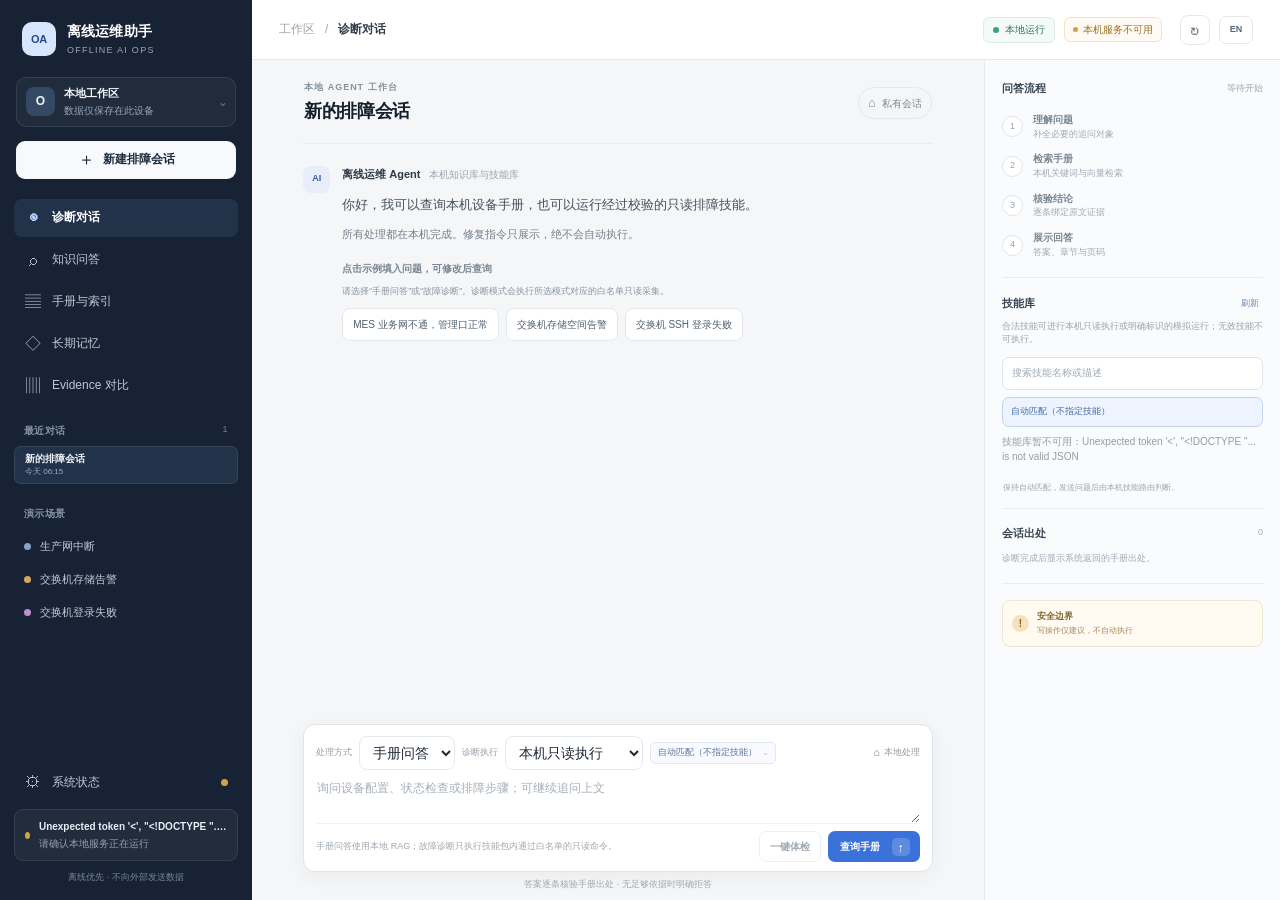
==== commit 2d8d596f: "chore: prepare repository for public release" ====
--- a/ui/static/index.html
+++ b/ui/static/index.html
@@ -252,7 +252,7 @@
     </dialog>
 
     <dialog id="skillDialog" class="app-dialog skill-dialog">
-      <form method="dialog" onsubmit="return false"><div class="dialog-head"><div><p class="eyebrow">知识沉淀</p><h2>存为可复用技能</h2></div><button class="icon-button" id="closeSkillDialog" type="button" aria-label="关闭">×</button></div><p class="dialog-intro">根据本次采集与判定生成技能草稿。保存后会写入本机 skills/ 目录。</p><label class="field"><span>新技能名称</span><input id="skillName" type="text" value="现场沉淀技能" data-i18n-value-zh="现场沉淀技能" data-i18n-value-en="Field-derived skill"></label><pre id="draftPreview" class="draft-preview"></pre><div class="dialog-footer"><p class="inline-message" id="saveSkillResult" aria-live="polite"></p><div class="button-row"><button class="secondary-button" id="cancelSkillSave" type="button">稍后再说</button><button class="primary-button" id="saveSkillBtn" type="button">确认保存</button></div></div></form>
+      <form method="dialog" onsubmit="return false"><div class="dialog-head"><div><p class="eyebrow">知识沉淀</p><h2>存为可复用技能</h2></div><button class="icon-button" id="closeSkillDialog" type="button" aria-label="关闭">×</button></div><p class="dialog-intro">根据本次采集与判定生成技能草稿。保存后会写入本机 data/skills/ 目录。</p><label class="field"><span>新技能名称</span><input id="skillName" type="text" value="现场沉淀技能" data-i18n-value-zh="现场沉淀技能" data-i18n-value-en="Field-derived skill"></label><pre id="draftPreview" class="draft-preview"></pre><div class="dialog-footer"><p class="inline-message" id="saveSkillResult" aria-live="polite"></p><div class="button-row"><button class="secondary-button" id="cancelSkillSave" type="button">稍后再说</button><button class="primary-button" id="saveSkillBtn" type="button">确认保存</button></div></div></form>
     </dialog>
 
     <script src="./app.js"></script>
